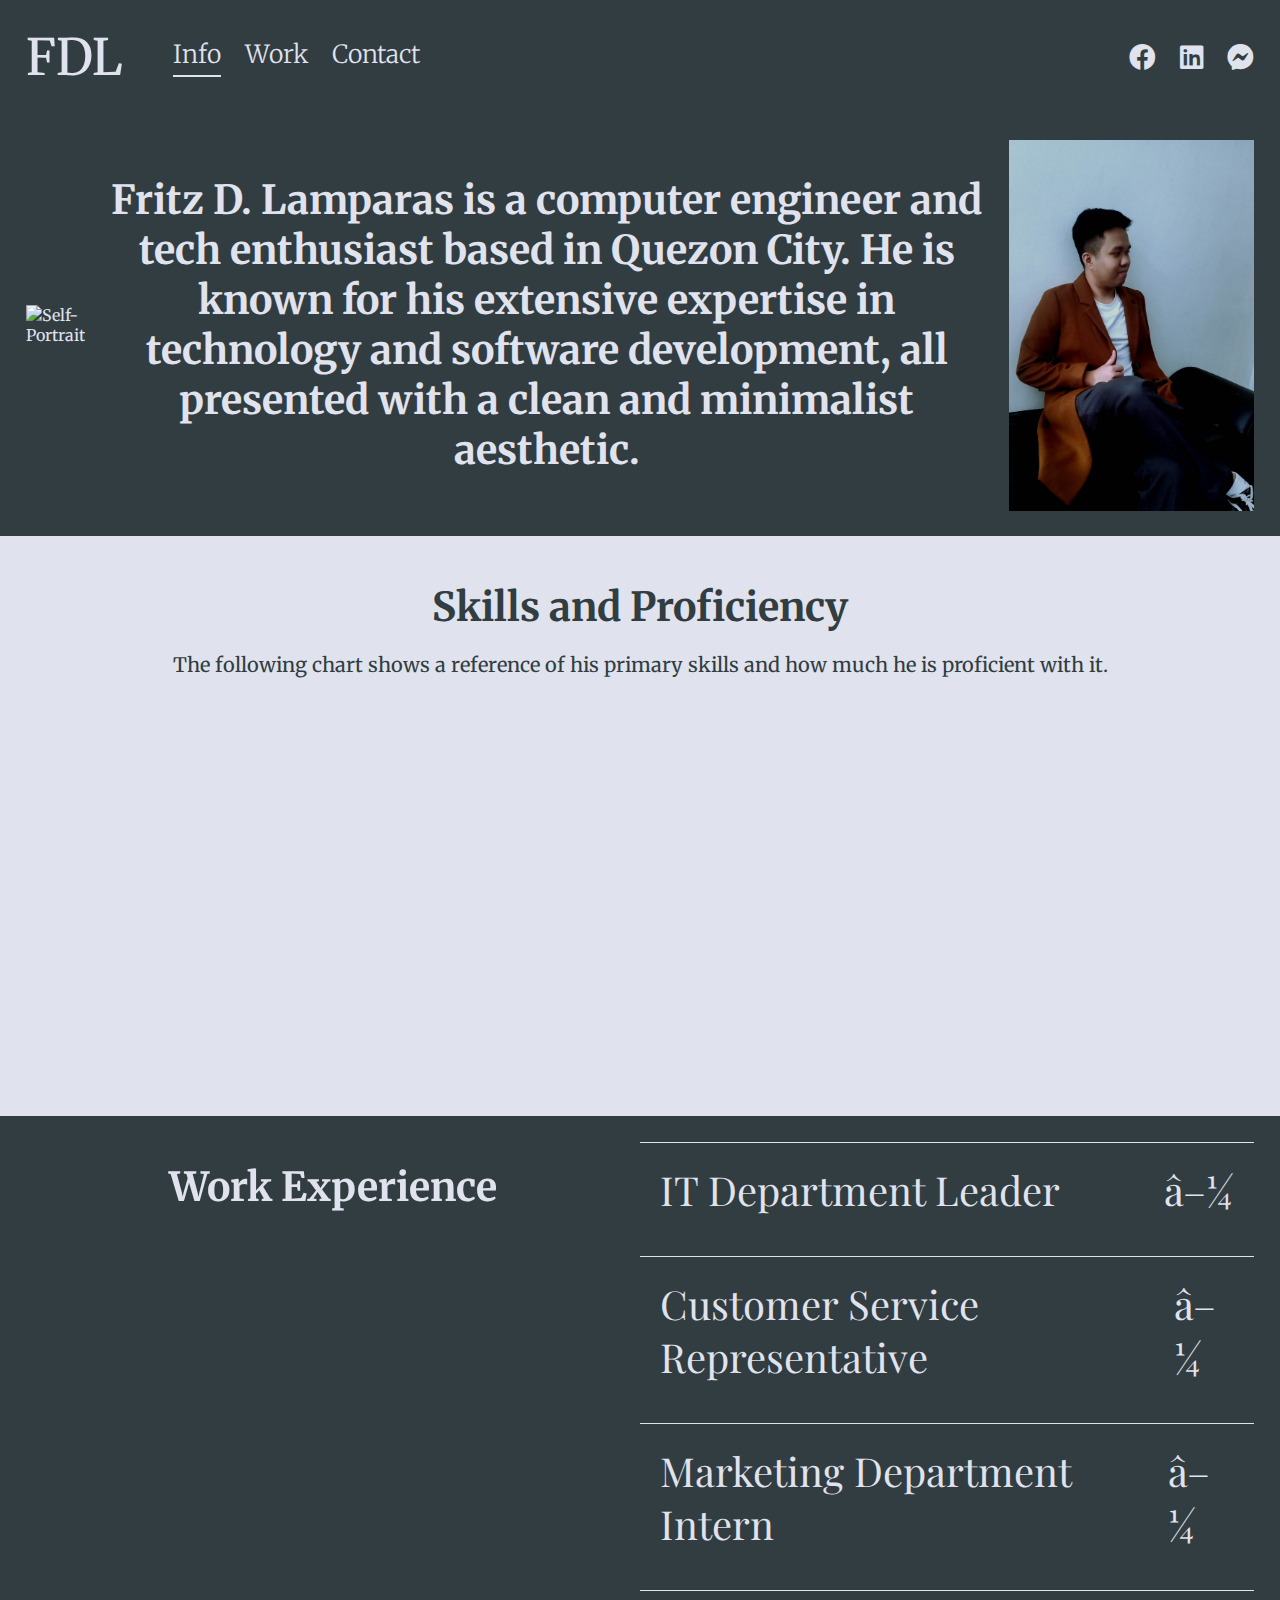
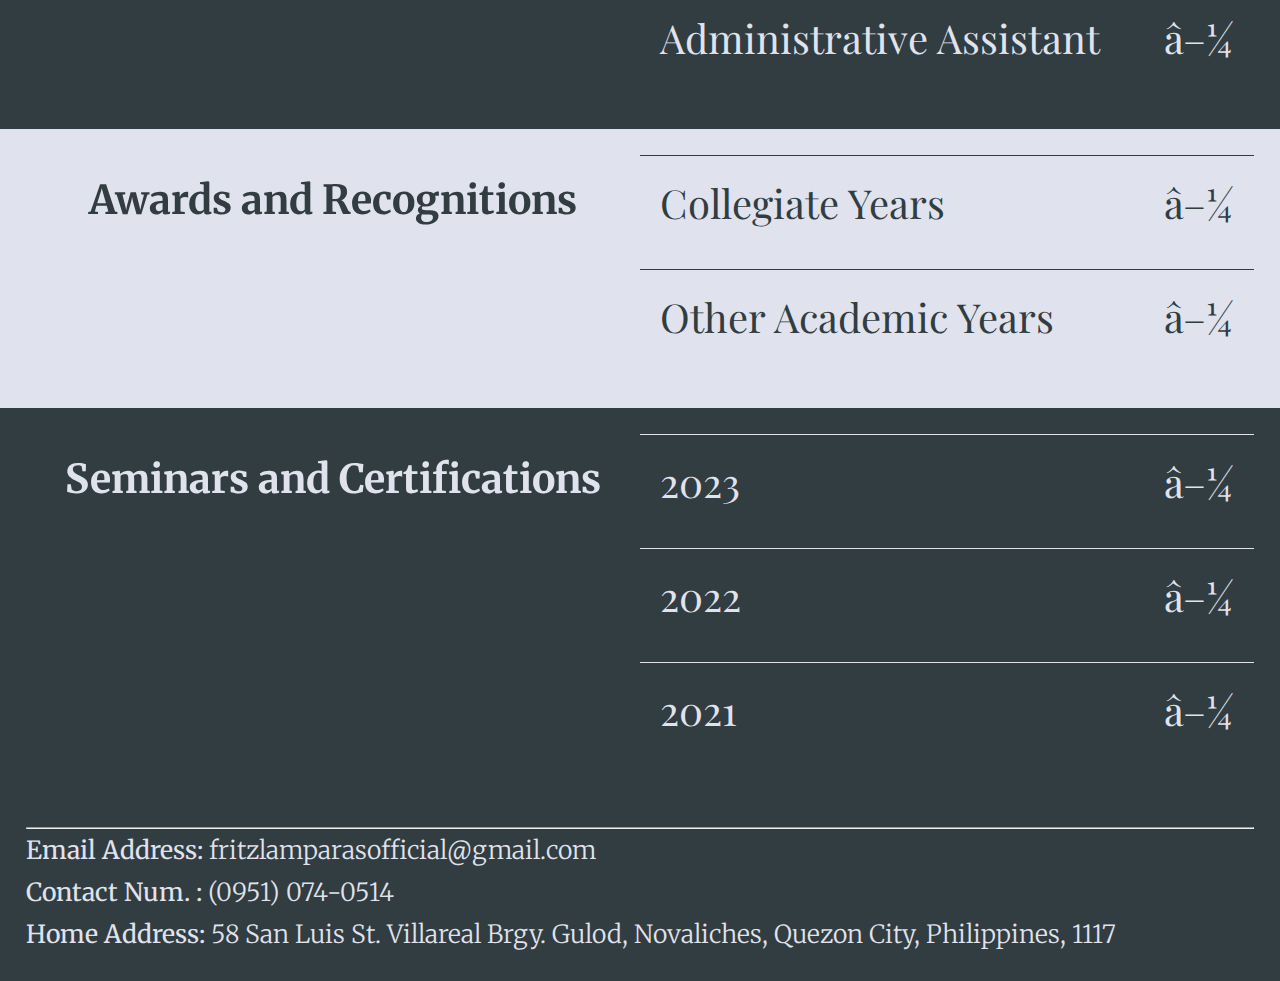
==== index.html @ 639d5e8d "photofix" ====
<!DOCTYPE html>
<html lang="en">
    <head>
        <meta charset set="UTF-8">  
        <meta name="viewport" content = "width=device-width, initial-scale=1">
        <link rel="stylesheet" href = "style.css">
        <title>FDL</title>
        <link rel="preconnect" href="https://fonts.googleapis.com">
        <link rel="preconnect" href="https://fonts.gstatic.com" crossorigin>
        <link href="https://fonts.googleapis.com/css2?family=Merriweather:ital,wght@0,300;0,400;0,700;0,900;1,300;1,400;1,700;1,900&family=Playfair+Display:ital,wght@0,400..900;1,400..900&display=swap" rel="stylesheet">
        <link rel="stylesheet" href="https://cdnjs.cloudflare.com/ajax/libs/font-awesome/6.0.0-beta3/css/all.min.css">
        <script src="https://kit.fontawesome.com/dda0a0614a.js" crossorigin="anonymous"></script>
        <script src="https://cdn.jsdelivr.net/npm/chart.js"></script>
    </head>
    <body>
        <div class="header darker" style="flex-direction: row;">
            <div class="logonav darker" style="padding: 0;">
                <div class ="logo">FDL</div>
                <nav>
                    <a class="navs currnav">Info</a>
                    <a href="work.html" class="navs">Work</a>
                    <a href="contact.html" class="navs">Contact</a>
                </nav>
            </div>
            <div class="socmed">
                <a href="https://www.facebook.com/fritzkie.paras">
                    <button><i class="fa-brands fa-facebook fa-2x"></i></button></a>    
                <a href="https://www.linkedin.com/in/fritz-lamparas-418b57219/">   
                    <button><i class="fa-brands fa-linkedin fa-2x"></i></button></a>
                <a href="https://m.me/fritzkie.paras"> 
                    <button><i class="fa-brands fa-facebook-messenger fa-2x"></i></button></a>
            </div>
            <div class="menu-icon" onclick="toggleMenu()" id="menuIcon">
                ☰
            </div>
            <div class="dropdown-menu darker" id="dropdownMenu">
                <ul>
                  <li><a href="info.html">Info</a></li>
                  <li><a href="work.html">Work</a></li>
                  <li><a href="contact.html">Contact</a></li>
                  <li><a href="https://www.facebook.com/fritzkie.paras">Facebook</a></li>
                  <li><a href="https://www.linkedin.com/in/fritz-lamparas-418b57219/">LinkedIn</a></li>
                  <li><a href="https://m.me/fritzkie.paras">Messenger</a></li>
                </ul>
            </div>
        </div>
        <div class="darker">
            <img src="self1.jpg" alt="Self-Portrait" title="Self-Portrait">
            <p class="txt">
                Fritz D. Lamparas is a computer engineer and tech enthusiast based in Quezon City. He is known for his extensive expertise in technology and software development, all presented with a clean and minimalist aesthetic.
            </p>
            <img src="self2.jpg" alt="Self-Portrait" title="Self-Portrait">
        </div>
        <div class="lighter" style="flex-direction: column;">
            <p class="txt">
                Skills and Proficiency
            </p>
            <p class="des" style="text-align: center;">
                The following chart shows a reference of his primary skills and how much he is proficient with it.
            </p>
            <div class="chartcon">
                <canvas id="myBarChart" width="10" height="10"></canvas>
            </div>
            <div id="legrow">
            </div>
        </div>
        <div class="darker flexs">
            <div class="txt title">
                Work Experience
            </div>
            <div class="work-experience darker">
                <div class="job">
                    <button class="dropdown-btn"><p>IT Department Leader</p><span>▼</span></button>
                    <div class="dropdown-content">
                        <p class="des"><strong>Company:</strong> ChrisImm Sentimo Kumon</p>
                        <p class="des"><strong>Location:</strong> Work from Home</p>
                        <p class="des"><strong>Nature of Work:</strong> On-The-Job Training</p>
                        <p class="des"><strong>Duration:</strong> Aug. 2022 - Sept. 2022</p>
                        <p class="des"><strong>Responsibilities:</strong></p>
                        <ul class="responsibilities">
                            <li class="des">Contributed to the data administration tasks handled by the company.</li>
                            <li class="des">Supervised the OJT batch by coordinating assignments and showcasing the team's contributions to the company.</li>
                        </ul>
                    </div>
                </div>
                <div class="job">
                    <button class="dropdown-btn"><p>Customer Service Representative</p><span>▼</span></button>
                    <div class="dropdown-content">
                        <p class="des"><strong>Company:</strong> Teleperformance</p>
                        <p class="des"><strong>Location:</strong> Vertis North, Quezon City</p>
                        <p class="des"><strong>Nature of Work:</strong> Full-Time</p>
                        <p class="des"><strong>Duration:</strong> Oct. 2023 - Aug. 2024</p>
                        <p class="des"><strong>Responsibilities:</strong></p>
                        <ul class="responsibilities">
                            <li class="des">Delivered exceptional post-purchase phone support for US customers, resolving issues, and providing information on the policies of the company to the customers.</li>
                            <li class="des">Demonstrated strong communication and problem-solving skills, resulting in positive customer feedback and enhancing the overall customer experience.</li>
                        </ul>
                    </div>
                </div>
                <div class="job">
                    <button class="dropdown-btn"><p>Marketing Department Intern</p><span>▼</span></button>
                    <div class="dropdown-content">
                        <p class="des"><strong>Company:</strong> Locale Food Groupe</p>
                        <p class="des"><strong>Location:</strong> New Manila, Quezon City</p>
                        <p class="des"><strong>Nature of Work:</strong> Work Immersion</p>
                        <p class="des"><strong>Duration:</strong> Feb. 2019 - Mar. 2019</p>
                        <p class="des"><strong>Responsibilities:</strong></p>
                        <ul class="responsibilities">
                            <li class="des">Assisted in inquiries on social media pages of the restaurants owned by the company.</li>
                            <li class="des">Coordinated  in brainstorming sessions for the expansion plan of the company.</li>
                        </ul>
                    </div>
                </div>
                <div class="job">
                    <button class="dropdown-btn"><p>Administrative Assistant</p><span>▼</span></button>
                    <div class="dropdown-content">
                        <p class="des"><strong>Company:</strong> Office of Councilor Luis O. Asistio III</p>
                        <p class="des"><strong>Location:</strong> Caloocan City, Metro Manila</p>
                        <p class="des"><strong>Nature of Work:</strong> Special Program for Employment of Students</p>
                        <p class="des"><strong>Duration:</strong> May 2019 - June 2019</p>
                        <p class="des"><strong>Responsibilities:</strong></p>
                        <ul class="responsibilities">
                            <li class="des">Managed and organized complaints being addressed and other relevant files related to the Councilor.</li>
                            <li class="des">Engaged in guest relations and running errands for other offices.</li>
                        </ul>
                        <div style="border-top: 1px dashed #E0E2ED;"> 
                            <p class="des"><strong>Company:</strong> DOLE CAMANAVA Field Office</p>
                            <p class="des"><strong>Location:</strong> Caloocan City, Metro Manila</p>
                            <p class="des"><strong>Nature of Work:</strong> Special Program for Employment of Students</p>
                            <p class="des"><strong>Duration:</strong> May 2018 - June 2018</p>
                            <p class="des"><strong>Responsibilities:</strong></p>
                            <ul class="responsibilities">
                                <li class="des">Handled data concerning the payrolls for previous batches of SPES (Special Program for Employment of Students) beneficiaries.</li>
                                <li class="des">Aided in guest relations and performed errands for various offices.</li>
                            </ul>
                        </div>        
                    </div>
                </div>
            </div>
        </div>
        <div class="lighter flexs">
            <div class="txt title">
                Awards and Recognitions
            </div>
            <div class="work-experience lighter">
                <div class="job">
                    <button class="dropdown-btn"><p>Collegiate Years</p><span>▼</span></button>
                    <div class="dropdown-content">
                        <ul class="responsibilities cert">
                            <li class="des" data-img="listers/1.jpg">Participated as an MC in the 5th Annual Software Engineering Day in Polytechnic University of the Philippines (2023)</li>
                            <li class="des" data-img="listers/2.jpg">President’s List – 4th Year Second Semester (S.Y. 2022-2023) </li>
                            <li class="des" data-img="listers/3.jpg">Dean’s List – 4th Year First Semester (S.Y. 2022-2023)</li>
                            <li class="des" data-img="listers/4.jpg">President’s List – 2nd Year Second Semester (S.Y. 2020-2021)</li>
                            <li class="des" data-img="listers/5.jpg">President’s List – 2nd Year First Semester (S.Y. 2020-2021)</li>
                        </ul>
                    </div>
                </div>
                <div class="job">
                    <button class="dropdown-btn"><p>Other Academic Years</p><span>▼</span></button>
                    <div class="dropdown-content">
                        <ul class="responsibilities">
                            <li class="des">With Honors in Overall Class (S.Y. 2017- 2018)</li>
                            <li class="des">3rd Place - HEKASI Quiz Bee (2018) </li>
                            <li class="des">Top 2 in Overall Class (S.Y. 2015-2016)</li>
                            <li class="des">3rd Place Sports Writing in English – Districts VIII and IX Young Writers Training in Campus Journalism (2011)</li>
                            <li class="des">Valedictorian (S.Y. 2006-2007)</li>
                        </ul>
                    </div>
                </div>
            </div>
        </div>
        <div class="darker flexs">
            <div class="txt title">
                Seminars and Certifications
            </div>
            <div class="work-experience darker">
                <div class="job">
                    <button class="dropdown-btn"><p>2023</p><span>▼</span></button>
                    <div class="dropdown-content">
                        <p class="des"><strong>MachIntellect: Unlocking the Synergy of Tech and Mind.</strong></p>
                        <ul class="responsibilities cert">
                            <li class="des" data-img="certifs/1.jpg">Computer Vision </li>
                            <li class="des" data-img="certifs/2.jpg">AI in Robotics</li>
                            <li class="des" data-img="certifs/3.jpg">Cloud Computing</li>
                            <li class="des" data-img="certifs/4.jpg">Natural Language Processing</li>
                        </ul>
                        <p class="des"><strong>Beyond Aesthetics: UI/UX Design and Web Development for Optimal Performance</strong></p>
                        <ul class="responsibilities cert">
                            <li class="des" data-img="certifs/5.jpg">UI/UX Design </li>
                            <li class="des" data-img="certifs/6.jpg">Web Development</li>
                        </ul>
                        <p class="des"><strong>Data Safari: Unlocking Insights in the Data Wilderness</strong></p>
                        <ul class="responsibilities cert">
                            <li class="des" data-img="certifs/7.png"> Artificial Intelligence in Big Data </li>
                            <li class="des" data-img="certifs/8.png">Charting your Career: Boosting your Start with a Strong Big Data Portfolio</li>
                        </ul>
                        <p class="des"><strong>PIXEL: Pushing Innovation and Excellence in Leading-edge Technologies</strong></p>
                        <ul class="responsibilities cert">
                            <li class="des" data-img="certifs/9.png">Agile Project Management for IT Projects</li>
                            <li class="des" data-img="certifs/10.png">Penetration Testing and Security Assessments for Software Applications</li>
                            <li class="des" data-img="certifs/11.png">Navigating the Evolving Threat Landscape</li>
                            <li class="des" data-img="certifs/12.png">Exploring Robotic Process Automation</li>
                            <li class="des" data-img="certifs/13.png">Blockchain Technology 101</li>
                            <li class="des" data-img="certifs/14.png">The Evolution of 3Cs: Cybersecurity, Cryptocurrency and Chat-GPT</li>
                            <li class="des" data-img="certifs/15.png">Unleashing the Power of Cloud Computing</li>
                            <li class="des" data-img="certifs/16.png">Getting Started with Amazon Sagemaker in Beginner 101</li>
                            <li class="des" data-img="certifs/17.png">Data Privacy and Compliance</li>
                            <li class="des" data-img="certifs/18.png">Automating the Software Development Lifecycle with DevOps, Containerization, and CI/CD</li>
                            <li class="des" data-img="certifs/19.png">Unlocking the Power of Blockchain: Exploring Endless Possibilities and Real-World Applications</li>
                            <li class="des" data-img="certifs/20.png">Exploring React: A Deep Dive into Front-End Development</li>
                            <li class="des" data-img="certifs/21.png">Among the Cyber Impostors: Empowering Awareness and Protection</li>
                            <li class="des" data-img="certifs/22.png">Affective Computing for Computer Engineers</li>
                            <li class="des" data-img="certifs/23.png">Systems and Automation 101: GoHighLevel, Zapier, and More</li>
                            <li class="des" data-img="certifs/24.png">The Sixth Wave of Innovation: AI, IOT, and Robotics</li>
                            <li class="des" data-img="certifs/25.jpg"> Unity 2D Platformer Game Development </li>
                        </ul>
                        <p class="des"><strong>BRIGHT: Bringing Revolutionary Ideas and Groundbreaking High Tech Solution</strong></p>
                        <ul class="responsibilities cert">
                            <li class="des" data-img="certifs/26.jpg">Scientific Journal Writing</li>
                            <li class="des" data-img="certifs/27.jpg">Intellectual Property Management</li>
                        </ul>
                    </div>
                </div>
                <div class="job">
                    <button class="dropdown-btn"><p>2022</p><span>▼</span></button>
                    <div class="dropdown-content">
                        <p class="des"><strong>Mindbank Training and Skills Corp.</strong></p>
                        <ul class="responsibilities cert">
                            <li class="des">Contact Center Services NC II</li>
                        </ul>
                    </div>
                </div>
                <div class="job">
                    <button class="dropdown-btn"><p>2021</p><span>▼</span></button>
                    <div class="dropdown-content">
                        <p class="des"><strong>def IT Pantry(): A webinar series for the latest web technologies</strong></p>
                        <ul class="responsibilities cert">
                            <li class="des" data-img="certifs2021/25.jpg">Debugging Web Apps through Selenium Test Automation</li>
                            <li class="des" data-img="certifs2021/2.jpg">How Games Inspired my Programming Skills</li>
                            <li class="des" data-img="certifs2021/2.jpg">Intro to Python</li>
                            <li class="des" data-img="certifs2021/25.jpg">Intro to Django</li>
                            <li class="des" data-img="certifs2021/25.jpg">Python for Data Engineers</li>
                            <li class="des" data-img="certifs2021/25.jpg">Software Engineering and Tech Communities</li>
                        </ul>
                        <p class="des"><strong>LinkedIn Learning</strong></p>
                        <ul class="responsibilities cert">
                            <li class="des" data-img="certifs2021/25.jpg">HTML Essential Training</li>
                            <li class="des" data-img="certifs2021/25.jpg">Learning SQL Programming</li>
                            <li class="des" data-img="certifs2021/25.jpg">Power BI Essential Training</li>
                            <li class="des" data-img="certifs2021/25.jpg">Succeeding in Web Development: Full Stack and Front End</li>
                        </ul>
                        <p class="des"><strong>PUP - INTELLECTUAL PROPERTY MANAGEMENT OFFICE <br> AND THE INNOVATION AND TECHNOLOGY SUPPORT OFFICE</strong></p>
                        <ul class="responsibilities cert">
                            <li class="des">IP Awareness and Patent Searching Webinar</li>
                        </ul>
                        <p class="des"><strong>PUP-CpE Webinars 2021</strong></p>
                        <ul class="responsibilities cert">
                            <li class="des">Agile Scrum Framework</li>
                            <li class="des">Agile Testing and The Seven Testing</li>
                            <li class="des">Data Mining: Process, Concepts, and Tools</li>
                            <li class="des">The Colors of Cybersecurity: Be Brave or Be Smart</li>
                            <li class="des">Succeeding in Web Development: Full Stack and Front End</li>    
                        </ul>
                        <p class="des"><strong>TESDA Online Programs</strong></p>
                        <ul class="responsibilities cert">
                            <li class="des">Introduction to CSS</li>
                            <li class="des">Installing and Configuring Computer Systems</li>
                            <li class="des">Maintain Computer Systems and Networks</li>
                            <li class="des">Setting Up Computer Networks</li>
                            <li class="des">Setting Up Computer Servers</li>
                            <li class="des">SMART Android Mobile Apps Development for Beginners</li>
                            <li class="des">SMART Technopreneurship 101</li>
                        </ul>
                        <p class="des"><strong>Trend Micro</strong></p>
                        <ul class="responsibilities cert">
                            <li class="des">Introduction to Careers in Cybersecurity</li>
                        </ul>
                        <p class="des"><strong>ULAP.org Community Day 2021</strong></p>
                        <ul class="responsibilities cert">
                            <li class="des">Microsoft Azure</li>
                        </ul>
                        <p class="des"><strong>WebsitesAdvice</strong></p>
                        <ul class="responsibilities cert">
                            <li class="des">The Dangers of Social Engineering</li>
                            <li class="des">The Rise of Phishing Attacks</li>
                        </ul>
                        <p class="des"><strong>WOCEE Tech Talk</strong></p>
                        <ul class="responsibilities cert">
                            <li class="des">Blockchain and the Cloud</li>
                            <li class="des">Robotics and Machine Intelligence</li>
                            <li class="des">Digital Technology Maximization</li>
                        </ul>
                    </div>
                </div>
 
            </div>
        <!-- Modal Popup -->
        <div id="modal" class="modal">
            <div class="close">✖</div>
            <div class="modal-content">
                <img id="modal-img" src=" " alt="Certificate" class="cert-img">  
            </div>
        </div>
        </div>
        <div class="darker footer">
            <hr>
            <a class="navs" href="mailto:fritzlamparasofficial@gmail.com"><strong>Email Address:</strong> fritzlamparasofficial@gmail.com</a>
            <p class="navs"><strong>Contact Num. :</strong> (0951) 074-0514</p>
            <p class="navs"><strong>Home Address:</strong> 58 San Luis St. Villareal Brgy. Gulod, Novaliches, Quezon City, Philippines, 1117</p>
        </div>
    </body>
    <script src="scripts.js"></script>
    
</html>
---- style.css ----
/* Basic CSS reset */
* {
    margin: 0;
    padding: 0;
    box-sizing: border-box;
 }
body, html{
    margin: 0;
    padding: 0;
    font-family: "Merriweather", serif;
    font-weight: 400;
    font-style: normal;
}
.darker{
    background-color: #313D41;
    color: #E0E2ED;
    display: flex;
    align-items: center;
    padding: 2%;
}
.lighter{
    background-color: #E0E2ED;
    color: #313D41;
    display: flex;
    align-items: center;
    padding: 2%;
}
.header{
    width: 100%;
    justify-content: space-between;
}
.logo{
    font-style:normal;
    font-weight: 500;
    font-size: 50px;
    margin-right: 50px;
    z-index: 999;
}
.navs{
    font-style: normal;
    font-weight: 100;
    font-size: 25px;
    margin-right: 20px;
    text-decoration: none;
    color: #E0E2ED; /*required since they are hyperlinks*/
}
.currnav{
    display: inline-block; 
    border-bottom: 2px solid #E0E2ED; /*underline color for current shown page*/
    padding-bottom: 5px;
}
.socmed button {
    background: none;
    border: none;
    color: #E0E2ED; /*for buttons*/
    cursor: pointer;
    margin-left: 20px;
}
.menu-icon {
    display: none;
    font-size: 50px;
    cursor: pointer;
    z-index: 999;
}
.dropdown-menu {
    display: none;
    flex-direction: column;
    position: fixed;
    top: 0;
    left: 0;
    width: 100%;
    height: 100%;
    z-index: 998;
    justify-content: center;
    align-items: center;
    text-align: center;
    font-size: 25px;
}
.dropdown-menu ul {
    list-style-type: none;
    padding: 0;
    margin: 0;
}
  
.dropdown-menu li {
    margin: 10px 0;
}
.dropdown-menu a {
    color: #E0E2ED;
    text-decoration: none;
}
img {
    max-height: 20%;
    max-width: 20%;
}
.txt{
    text-align: center;
    font-size: 40px;
    padding: 20px;
    font-weight: bold;
}
.des{
    text-align: left;
    font-size:small;
    font-size: 20px;
}
.chartcon{
    width: 33.33%;
    margin: auto;
}
.legendItem {
    margin: 10px;
    font-size: 20px;
}
.colorBox {
    width: 20px;
    height: 20px;
    margin-right: 10px;
    border: 1px solid #313D41; /* Add border to color box for better visibility */
    display: inline-flex;
}
canvas{
    width: 100% !important;
    height: auto !important;
}
/*for the dropdown*/
hr{
    width: 100%;
}
.work-experience{
    flex-direction: column; 
    width: 50%; 
    align-items:flex-start; 
    padding: 0;
}
.job {
    margin-bottom: 20px;
    padding: 0;
    width: 100%;
    overflow: hidden;
}
.dropdown-btn {
    color: #E0E2ED;
    text-align: left;
    font-size: 40px;
    padding: 20px;
    width: 100%;
    border: none;
    border-top: 1px solid #E0E2ED;
    cursor: pointer;
    background-color: #313D41;
    font-family: "Playfair Display", serif;
    display: inline-flex;
    justify-content: space-between;
}
.dropdown-btn:focus {
    outline: none;
}
.dropdown-content {
    display: none;
}
.dropdown-content p {
    margin: 20px;
}
.responsibilities {
    margin: 20px; /* Remove default margin */
    padding-left: 20px; /* Add some padding for the bullets */
    list-style-type: disc; /* Add bullets */
}
.responsibilities li {
    margin-bottom: 10px; /* Add space between list items */
    margin-left: 10px;
}
.lighter .job .dropdown-btn{
    background-color: #E0E2ED; 
    color: #313D41; 
    border-top: 1px solid #313D41;
}
.title{
    width: 50%;
    position: sticky;
    top: 0;  /* Element will stick to the top of its containing block */
    
}
.flexs{
    align-items: flex-start;
}
/* For the certdisplay */
.cert .des {
    cursor: pointer;
}
.cert .des:hover{
    text-decoration: underline;
}
.modal {
    display: none; /* Hidden by default */
    position: fixed; /* Stay in place */
    z-index: 1; /* Sit on top */
    left: 0;
    top: 0;
    width: 100%;
    height: 100%;
    overflow: auto;
    background-color: rgb(0,0,0); /* Fallback color */
    background-color: rgba(0,0,0,0.7); /* Black w/ opacity */
    align-items: center;
    justify-content: center;
    flex-direction: column;
}
.modal-content {
    width: 90%;
    height: 90%;
    display: flex;
    align-items: center;
    justify-content: center;
}
.modal-content.show {
    transform: scale(1); /* Scale to normal size */
}
.close {
    color: white;
    font-size: 28px;
    font-weight: bold;
    width: 100%;
    display: flex;
    width: 90%;
    justify-content: flex-end;

}
.close:hover,
.close:focus {
    color: none;
    text-decoration: none;
    cursor: pointer;
}
.cert-img {
    max-width: 90%;
    max-height: 90%;
    object-fit: contain; /* Ensures the image fits within the container while preserving aspect ratio */
    display: block;
}
.footer{
    flex-direction: column;
    align-items: flex-start;
    justify-content: space-evenly;
}
.footer .navs{
    padding: 5px 0;
}
@media screen and (max-width: 768px){
    .logonav nav{
        display:none;      
    }
    .socmed{
        display: none;
    }
    .menu-icon {
        display: inline;
    }
    img {
        max-height: 40%;
        max-width: 40%;
    }
    .darker, .lighter{
        flex-direction: column;    
    }
    .txt, .dropdown-btn{
        font-size: 25px;
    }
    .des, .legendItem{
        font-size: 15px;
    }
    .chartcon{
        width: 66.66%;
    }
    .work-experience{
        width: 100%;
    }
    .title{
        position: relative;
    }
}
body.no-scroll {
    overflow: hidden;
    padding-right: 17px;
  }
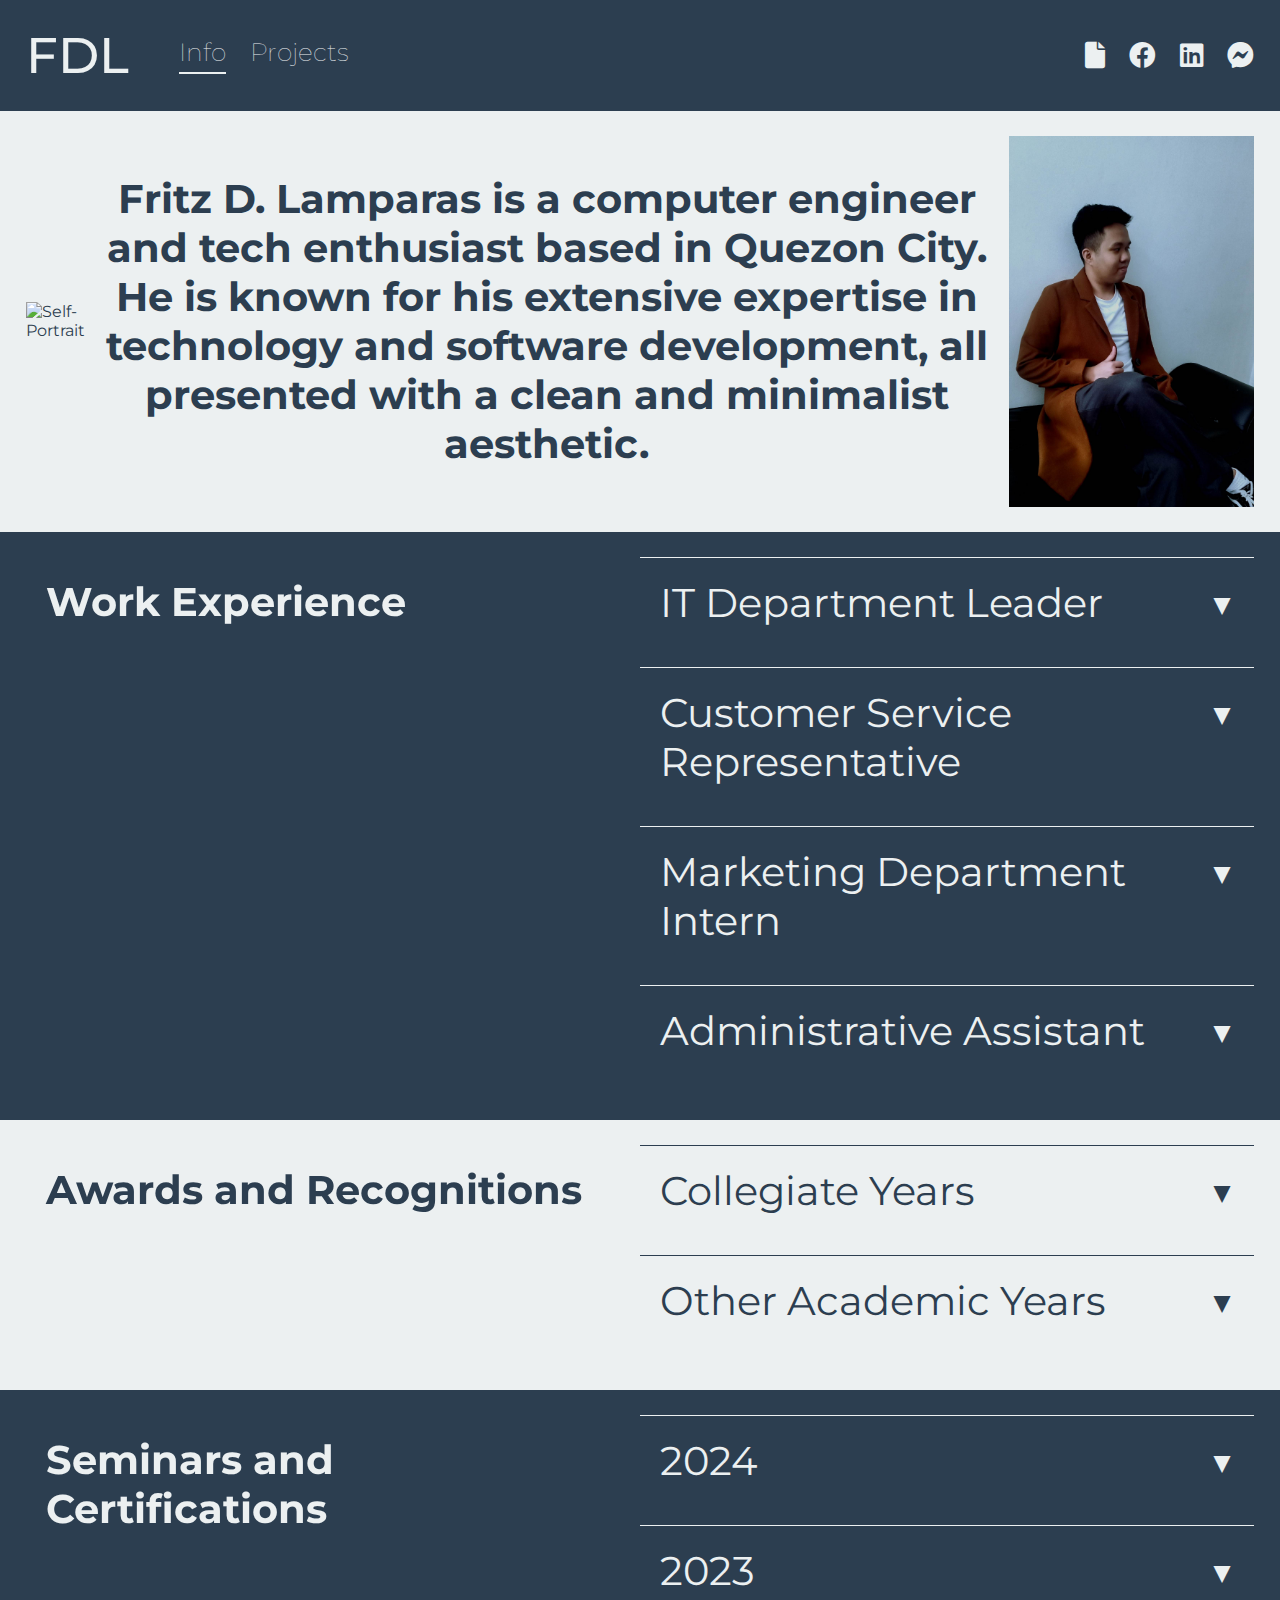
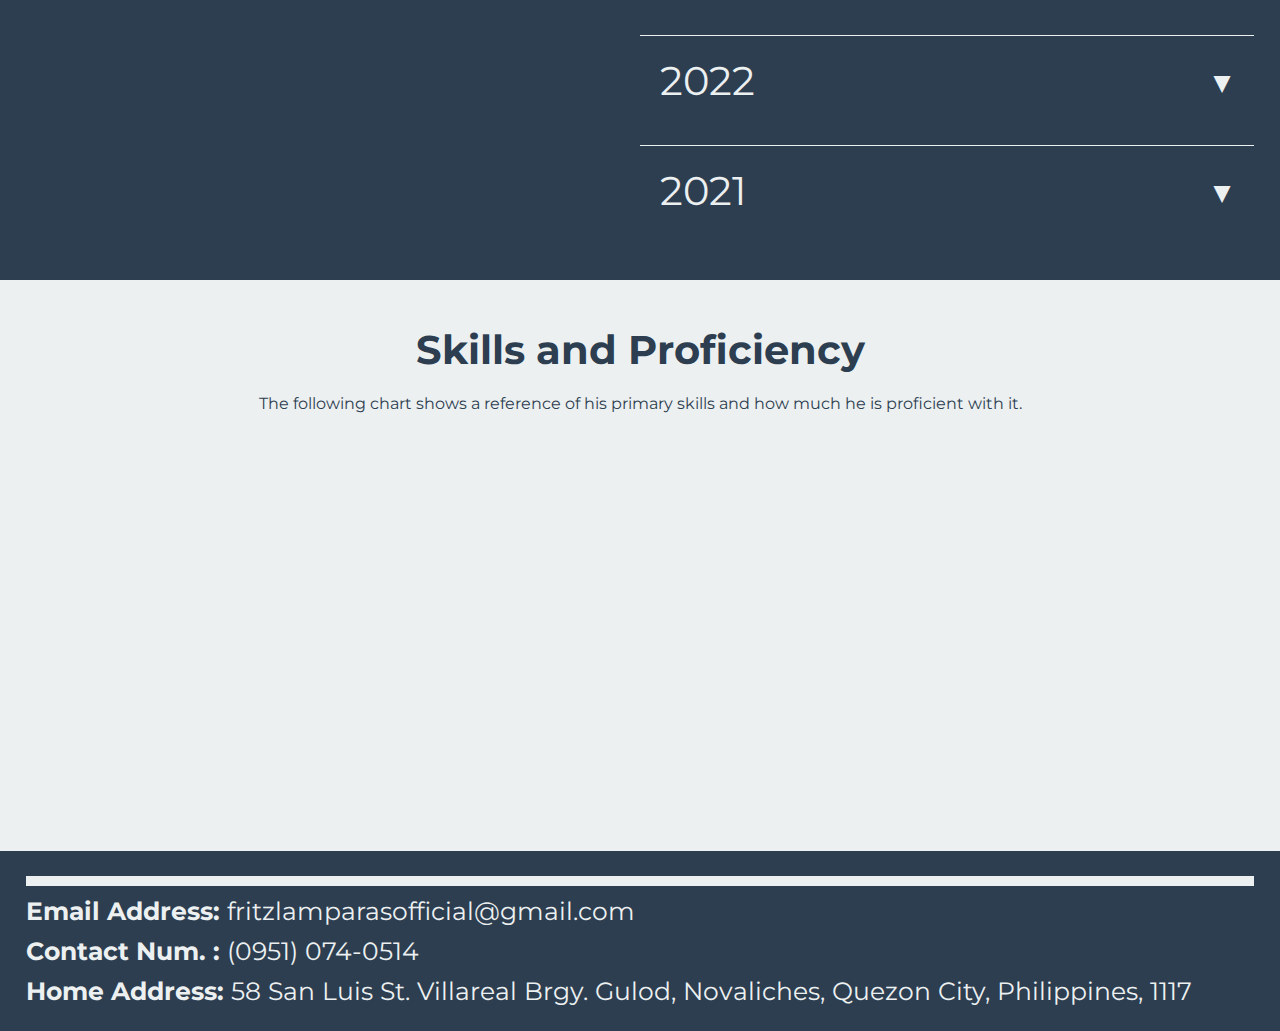
==== commit dc68d555: "updates 0817" ====
--- a/index.html
+++ b/index.html
@@ -1,13 +1,13 @@
 <!DOCTYPE html>
 <html lang="en">
     <head>
-        <meta charset set="UTF-8">  
+        <meta charset="UTF-8">  
         <meta name="viewport" content = "width=device-width, initial-scale=1">
         <link rel="stylesheet" href = "style.css">
         <title>FDL</title>
         <link rel="preconnect" href="https://fonts.googleapis.com">
         <link rel="preconnect" href="https://fonts.gstatic.com" crossorigin>
-        <link href="https://fonts.googleapis.com/css2?family=Merriweather:ital,wght@0,300;0,400;0,700;0,900;1,300;1,400;1,700;1,900&family=Playfair+Display:ital,wght@0,400..900;1,400..900&display=swap" rel="stylesheet">
+        <link href="https://fonts.googleapis.com/css2?family=Merriweather:ital,wght@0,300;0,400;0,700;0,900;1,300;1,400;1,700;1,900&family=Montserrat:ital,wght@0,100..900;1,100..900&family=Playfair+Display:ital,wght@0,400..900;1,400..900&display=swap" rel="stylesheet">
         <link rel="stylesheet" href="https://cdnjs.cloudflare.com/ajax/libs/font-awesome/6.0.0-beta3/css/all.min.css">
         <script src="https://kit.fontawesome.com/dda0a0614a.js" crossorigin="anonymous"></script>
         <script src="https://cdn.jsdelivr.net/npm/chart.js"></script>
@@ -15,14 +15,15 @@
     <body>
         <div class="header darker" style="flex-direction: row;">
             <div class="logonav darker" style="padding: 0;">
-                <div class ="logo">FDL</div>
+                <a href="index.html" class ="logo">FDL</a>
                 <nav>
                     <a class="navs currnav">Info</a>
-                    <a href="work.html" class="navs">Work</a>
-                    <a href="contact.html" class="navs">Contact</a>
+                    <a href="projects.html" class="navs">Projects</a>
                 </nav>
             </div>
             <div class="socmed">
+                <a href="https://drive.google.com/file/d/1m3LCaJJBKu0QXZPLsvTmFQs_siB_aiLQ/view" class="resume" target="_blank"> 
+                    <button><i class="fa-solid fa-file fa-2x"></i></button></a>
                 <a href="https://www.facebook.com/fritzkie.paras">
                     <button><i class="fa-brands fa-facebook fa-2x"></i></button></a>    
                 <a href="https://www.linkedin.com/in/fritz-lamparas-418b57219/">   
@@ -35,35 +36,22 @@
             </div>
             <div class="dropdown-menu darker" id="dropdownMenu">
                 <ul>
-                  <li><a href="info.html">Info</a></li>
-                  <li><a href="work.html">Work</a></li>
-                  <li><a href="contact.html">Contact</a></li>
+                  <li><a href="index.html">Info</a></li>
+                  <li><a href="projects.html">Projects</a></li>
+                  <li><a href="https://drive.google.com/file/d/1m3LCaJJBKu0QXZPLsvTmFQs_siB_aiLQ/view">Get Resume</a></li>
                   <li><a href="https://www.facebook.com/fritzkie.paras">Facebook</a></li>
                   <li><a href="https://www.linkedin.com/in/fritz-lamparas-418b57219/">LinkedIn</a></li>
                   <li><a href="https://m.me/fritzkie.paras">Messenger</a></li>
                 </ul>
             </div>
         </div>
-        <div class="darker">
+        <div class="lighter">
             <img src="self1.jpg" alt="Self-Portrait" title="Self-Portrait">
             <p class="txt">
                 Fritz D. Lamparas is a computer engineer and tech enthusiast based in Quezon City. He is known for his extensive expertise in technology and software development, all presented with a clean and minimalist aesthetic.
             </p>
             <img src="self2.jpg" alt="Self-Portrait" title="Self-Portrait">
         </div>
-        <div class="lighter" style="flex-direction: column;">
-            <p class="txt">
-                Skills and Proficiency
-            </p>
-            <p class="des" style="text-align: center;">
-                The following chart shows a reference of his primary skills and how much he is proficient with it.
-            </p>
-            <div class="chartcon">
-                <canvas id="myBarChart" width="10" height="10"></canvas>
-            </div>
-            <div id="legrow">
-            </div>
-        </div>
         <div class="darker flexs">
             <div class="txt title">
                 Work Experience
@@ -71,67 +59,68 @@
             <div class="work-experience darker">
                 <div class="job">
                     <button class="dropdown-btn"><p>IT Department Leader</p><span>▼</span></button>
-                    <div class="dropdown-content">
-                        <p class="des"><strong>Company:</strong> ChrisImm Sentimo Kumon</p>
-                        <p class="des"><strong>Location:</strong> Work from Home</p>
-                        <p class="des"><strong>Nature of Work:</strong> On-The-Job Training</p>
-                        <p class="des"><strong>Duration:</strong> Aug. 2022 - Sept. 2022</p>
-                        <p class="des"><strong>Responsibilities:</strong></p>
-                        <ul class="responsibilities">
-                            <li class="des">Contributed to the data administration tasks handled by the company.</li>
-                            <li class="des">Supervised the OJT batch by coordinating assignments and showcasing the team's contributions to the company.</li>
+                    <div class="dropdown-content des">
+                        <p><strong>Company:</strong> ChrisImm Sentimo Kumon</p>
+                        <p><strong>Location:</strong> Work from Home</p>
+                        <p><strong>Nature of Work:</strong> On-The-Job Training</p>
+                        <p><strong>Duration:</strong> Aug. 2022 - Sept. 2022</p>
+                        <p><strong>Responsibilities:</strong></p>
+                        <ul class="responsibilities">
+                            <li>Contributed to the data administration tasks handled by the company.</li>
+                            <li>Supervised the OJT batch by coordinating assignments and showcasing the team's contributions to the company.</li>
                         </ul>
                     </div>
                 </div>
                 <div class="job">
                     <button class="dropdown-btn"><p>Customer Service Representative</p><span>▼</span></button>
-                    <div class="dropdown-content">
-                        <p class="des"><strong>Company:</strong> Teleperformance</p>
-                        <p class="des"><strong>Location:</strong> Vertis North, Quezon City</p>
-                        <p class="des"><strong>Nature of Work:</strong> Full-Time</p>
-                        <p class="des"><strong>Duration:</strong> Oct. 2023 - Aug. 2024</p>
-                        <p class="des"><strong>Responsibilities:</strong></p>
-                        <ul class="responsibilities">
-                            <li class="des">Delivered exceptional post-purchase phone support for US customers, resolving issues, and providing information on the policies of the company to the customers.</li>
-                            <li class="des">Demonstrated strong communication and problem-solving skills, resulting in positive customer feedback and enhancing the overall customer experience.</li>
+                    <div class="dropdown-content des">
+                        <p><strong>Company:</strong> Teleperformance</p>
+                        <p><strong>Location:</strong> Vertis North, Quezon City</p>
+                        <p><strong>Nature of Work:</strong> Full-Time</p>
+                        <p><strong>Duration:</strong> Oct. 2023 - Aug. 2024</p>
+                        <p><strong>Responsibilities:</strong></p>
+                        <ul class="responsibilities">
+                            <li>Delivered exceptional post-purchase phone support for US customers, resolving issues, and providing information on the policies of the company to the customers.</li>
+                            <li>Demonstrated strong communication and problem-solving skills, resulting in positive customer feedback and enhancing the overall customer experience.</li>
                         </ul>
                     </div>
                 </div>
                 <div class="job">
                     <button class="dropdown-btn"><p>Marketing Department Intern</p><span>▼</span></button>
-                    <div class="dropdown-content">
-                        <p class="des"><strong>Company:</strong> Locale Food Groupe</p>
-                        <p class="des"><strong>Location:</strong> New Manila, Quezon City</p>
-                        <p class="des"><strong>Nature of Work:</strong> Work Immersion</p>
-                        <p class="des"><strong>Duration:</strong> Feb. 2019 - Mar. 2019</p>
-                        <p class="des"><strong>Responsibilities:</strong></p>
-                        <ul class="responsibilities">
-                            <li class="des">Assisted in inquiries on social media pages of the restaurants owned by the company.</li>
-                            <li class="des">Coordinated  in brainstorming sessions for the expansion plan of the company.</li>
+                    <div class="dropdown-content des">
+                        <p><strong>Company:</strong> Locale Food Groupe</p>
+                        <p><strong>Location:</strong> New Manila, Quezon City</p>
+                        <p><strong>Nature of Work:</strong> Work Immersion</p>
+                        <p><strong>Duration:</strong> Feb. 2019 - Mar. 2019</p>
+                        <p><strong>Responsibilities:</strong></p>
+                        <ul class="responsibilities">
+                            <li>Assisted in inquiries on social media pages of the restaurants owned by the company.</li>
+                            <li>Coordinated  in brainstorming sessions for the expansion plan of the company.</li>
                         </ul>
                     </div>
                 </div>
                 <div class="job">
                     <button class="dropdown-btn"><p>Administrative Assistant</p><span>▼</span></button>
-                    <div class="dropdown-content">
-                        <p class="des"><strong>Company:</strong> Office of Councilor Luis O. Asistio III</p>
-                        <p class="des"><strong>Location:</strong> Caloocan City, Metro Manila</p>
-                        <p class="des"><strong>Nature of Work:</strong> Special Program for Employment of Students</p>
-                        <p class="des"><strong>Duration:</strong> May 2019 - June 2019</p>
-                        <p class="des"><strong>Responsibilities:</strong></p>
-                        <ul class="responsibilities">
-                            <li class="des">Managed and organized complaints being addressed and other relevant files related to the Councilor.</li>
-                            <li class="des">Engaged in guest relations and running errands for other offices.</li>
-                        </ul>
-                        <div style="border-top: 1px dashed #E0E2ED;"> 
-                            <p class="des"><strong>Company:</strong> DOLE CAMANAVA Field Office</p>
-                            <p class="des"><strong>Location:</strong> Caloocan City, Metro Manila</p>
-                            <p class="des"><strong>Nature of Work:</strong> Special Program for Employment of Students</p>
-                            <p class="des"><strong>Duration:</strong> May 2018 - June 2018</p>
-                            <p class="des"><strong>Responsibilities:</strong></p>
+                    <div class="dropdown-content des">
+                        <p><strong>Company:</strong> Office of Councilor Luis O. Asistio III</p>
+                        <p><strong>Location:</strong> Caloocan City, Metro Manila</p>
+                        <p><strong>Nature of Work:</strong> Special Program for Employment of Students</p>
+                        <p><strong>Duration:</strong> May 2019 - June 2019</p>
+                        <p><strong>Responsibilities:</strong></p>
+                        <ul class="responsibilities">
+                            <li>Managed and organized complaints being addressed and other relevant files related to the Councilor.</li>
+                            <li>Engaged in guest relations and running errands for other offices.</li>
+                        </ul>
+                        <hr>
+                        <div> 
+                            <p><strong>Company:</strong> DOLE CAMANAVA Field Office</p>
+                            <p><strong>Location:</strong> Caloocan City, Metro Manila</p>
+                            <p><strong>Nature of Work:</strong> Special Program for Employment of Students</p>
+                            <p><strong>Duration:</strong> May 2018 - June 2018</p>
+                            <p><strong>Responsibilities:</strong></p>
                             <ul class="responsibilities">
-                                <li class="des">Handled data concerning the payrolls for previous batches of SPES (Special Program for Employment of Students) beneficiaries.</li>
-                                <li class="des">Aided in guest relations and performed errands for various offices.</li>
+                                <li>Handled data concerning the payrolls for previous batches of SPES (Special Program for Employment of Students) beneficiaries.</li>
+                                <li>Aided in guest relations and performed errands for various offices.</li>
                             </ul>
                         </div>        
                     </div>
@@ -145,25 +134,25 @@
             <div class="work-experience lighter">
                 <div class="job">
                     <button class="dropdown-btn"><p>Collegiate Years</p><span>▼</span></button>
-                    <div class="dropdown-content">
-                        <ul class="responsibilities cert">
-                            <li class="des" data-img="listers/1.jpg">Participated as an MC in the 5th Annual Software Engineering Day in Polytechnic University of the Philippines (2023)</li>
-                            <li class="des" data-img="listers/2.jpg">President’s List – 4th Year Second Semester (S.Y. 2022-2023) </li>
-                            <li class="des" data-img="listers/3.jpg">Dean’s List – 4th Year First Semester (S.Y. 2022-2023)</li>
-                            <li class="des" data-img="listers/4.jpg">President’s List – 2nd Year Second Semester (S.Y. 2020-2021)</li>
-                            <li class="des" data-img="listers/5.jpg">President’s List – 2nd Year First Semester (S.Y. 2020-2021)</li>
+                    <div class="dropdown-content des">
+                        <ul class="responsibilities cert">
+                            <li data-img="listers/1.jpg">Participated as an MC in the 5th Annual Software Engineering Day in Polytechnic University of the Philippines (2023)</li>
+                            <li data-img="listers/2.jpg">President’s List – 4th Year Second Semester (S.Y. 2022-2023) </li>
+                            <li data-img="listers/3.jpg">Dean’s List – 4th Year First Semester (S.Y. 2022-2023)</li>
+                            <li data-img="listers/4.jpg">President’s List – 2nd Year Second Semester (S.Y. 2020-2021)</li>
+                            <li data-img="listers/5.jpg">President’s List – 2nd Year First Semester (S.Y. 2020-2021)</li>
                         </ul>
                     </div>
                 </div>
                 <div class="job">
                     <button class="dropdown-btn"><p>Other Academic Years</p><span>▼</span></button>
-                    <div class="dropdown-content">
-                        <ul class="responsibilities">
-                            <li class="des">With Honors in Overall Class (S.Y. 2017- 2018)</li>
-                            <li class="des">3rd Place - HEKASI Quiz Bee (2018) </li>
-                            <li class="des">Top 2 in Overall Class (S.Y. 2015-2016)</li>
-                            <li class="des">3rd Place Sports Writing in English – Districts VIII and IX Young Writers Training in Campus Journalism (2011)</li>
-                            <li class="des">Valedictorian (S.Y. 2006-2007)</li>
+                    <div class="dropdown-content des">
+                        <ul class="responsibilities">
+                            <li>With Honors in Overall Class (S.Y. 2017- 2018)</li>
+                            <li>3rd Place - HEKASI Quiz Bee (2018) </li>
+                            <li>Top 2 in Overall Class (S.Y. 2015-2016)</li>
+                            <li>3rd Place Sports Writing in English – Districts VIII and IX Young Writers Training in Campus Journalism (2011)</li>
+                            <li>Valedictorian (S.Y. 2006-2007)</li>
                         </ul>
                     </div>
                 </div>
@@ -175,120 +164,136 @@
             </div>
             <div class="work-experience darker">
                 <div class="job">
+                    <button class="dropdown-btn"><p>2024</p><span>▼</span></button>
+                    <div class="dropdown-content des">
+                        <p><strong>Civil Service Commission</strong></p>
+                        <ul class="responsibilities cert">
+                            <li data-img="certifs2024/cse.jpg">Civil Service Exam Professional</li>
+                        </ul>
+                    </div>
+                </div>
+                <div class="job">
                     <button class="dropdown-btn"><p>2023</p><span>▼</span></button>
-                    <div class="dropdown-content">
-                        <p class="des"><strong>MachIntellect: Unlocking the Synergy of Tech and Mind.</strong></p>
-                        <ul class="responsibilities cert">
-                            <li class="des" data-img="certifs/1.jpg">Computer Vision </li>
-                            <li class="des" data-img="certifs/2.jpg">AI in Robotics</li>
-                            <li class="des" data-img="certifs/3.jpg">Cloud Computing</li>
-                            <li class="des" data-img="certifs/4.jpg">Natural Language Processing</li>
-                        </ul>
-                        <p class="des"><strong>Beyond Aesthetics: UI/UX Design and Web Development for Optimal Performance</strong></p>
-                        <ul class="responsibilities cert">
-                            <li class="des" data-img="certifs/5.jpg">UI/UX Design </li>
-                            <li class="des" data-img="certifs/6.jpg">Web Development</li>
-                        </ul>
-                        <p class="des"><strong>Data Safari: Unlocking Insights in the Data Wilderness</strong></p>
-                        <ul class="responsibilities cert">
-                            <li class="des" data-img="certifs/7.png"> Artificial Intelligence in Big Data </li>
-                            <li class="des" data-img="certifs/8.png">Charting your Career: Boosting your Start with a Strong Big Data Portfolio</li>
-                        </ul>
-                        <p class="des"><strong>PIXEL: Pushing Innovation and Excellence in Leading-edge Technologies</strong></p>
-                        <ul class="responsibilities cert">
-                            <li class="des" data-img="certifs/9.png">Agile Project Management for IT Projects</li>
-                            <li class="des" data-img="certifs/10.png">Penetration Testing and Security Assessments for Software Applications</li>
-                            <li class="des" data-img="certifs/11.png">Navigating the Evolving Threat Landscape</li>
-                            <li class="des" data-img="certifs/12.png">Exploring Robotic Process Automation</li>
-                            <li class="des" data-img="certifs/13.png">Blockchain Technology 101</li>
-                            <li class="des" data-img="certifs/14.png">The Evolution of 3Cs: Cybersecurity, Cryptocurrency and Chat-GPT</li>
-                            <li class="des" data-img="certifs/15.png">Unleashing the Power of Cloud Computing</li>
-                            <li class="des" data-img="certifs/16.png">Getting Started with Amazon Sagemaker in Beginner 101</li>
-                            <li class="des" data-img="certifs/17.png">Data Privacy and Compliance</li>
-                            <li class="des" data-img="certifs/18.png">Automating the Software Development Lifecycle with DevOps, Containerization, and CI/CD</li>
-                            <li class="des" data-img="certifs/19.png">Unlocking the Power of Blockchain: Exploring Endless Possibilities and Real-World Applications</li>
-                            <li class="des" data-img="certifs/20.png">Exploring React: A Deep Dive into Front-End Development</li>
-                            <li class="des" data-img="certifs/21.png">Among the Cyber Impostors: Empowering Awareness and Protection</li>
-                            <li class="des" data-img="certifs/22.png">Affective Computing for Computer Engineers</li>
-                            <li class="des" data-img="certifs/23.png">Systems and Automation 101: GoHighLevel, Zapier, and More</li>
-                            <li class="des" data-img="certifs/24.png">The Sixth Wave of Innovation: AI, IOT, and Robotics</li>
-                            <li class="des" data-img="certifs/25.jpg"> Unity 2D Platformer Game Development </li>
-                        </ul>
-                        <p class="des"><strong>BRIGHT: Bringing Revolutionary Ideas and Groundbreaking High Tech Solution</strong></p>
-                        <ul class="responsibilities cert">
-                            <li class="des" data-img="certifs/26.jpg">Scientific Journal Writing</li>
-                            <li class="des" data-img="certifs/27.jpg">Intellectual Property Management</li>
+                    <div class="dropdown-content des">
+                        <p><strong>MachIntellect: Unlocking the Synergy of Tech and Mind.</strong></p>
+                        <ul class="responsibilities cert">
+                            <li data-img="certifs/1.jpg">Computer Vision </li>
+                            <li data-img="certifs/2.jpg">AI in Robotics</li>
+                            <li data-img="certifs/3.jpg">Cloud Computing</li>
+                            <li data-img="certifs/4.jpg">Natural Language Processing</li>
+                        </ul>
+                        <p><strong>Beyond Aesthetics: UI/UX Design and Web Development for Optimal Performance</strong></p>
+                        <ul class="responsibilities cert">
+                            <li data-img="certifs/5.jpg">UI/UX Design </li>
+                            <li data-img="certifs/6.jpg">Web Development</li>
+                        </ul>
+                        <p><strong>Data Safari: Unlocking Insights in the Data Wilderness</strong></p>
+                        <ul class="responsibilities cert">
+                            <li data-img="certifs/7.png"> Artificial Intelligence in Big Data </li>
+                            <li data-img="certifs/8.png">Charting your Career: Boosting your Start with a Strong Big Data Portfolio</li>
+                        </ul>
+                        <p><strong>PIXEL: Pushing Innovation and Excellence in Leading-edge Technologies</strong></p>
+                        <ul class="responsibilities cert">
+                            <li data-img="certifs/9.png">Agile Project Management for IT Projects</li>
+                            <li data-img="certifs/10.png">Penetration Testing and Security Assessments for Software Applications</li>
+                            <li data-img="certifs/11.png">Navigating the Evolving Threat Landscape</li>
+                            <li data-img="certifs/12.png">Exploring Robotic Process Automation</li>
+                            <li data-img="certifs/13.png">Blockchain Technology 101</li>
+                            <li data-img="certifs/14.png">The Evolution of 3Cs: Cybersecurity, Cryptocurrency and Chat-GPT</li>
+                            <li data-img="certifs/15.png">Unleashing the Power of Cloud Computing</li>
+                            <li data-img="certifs/16.png">Getting Started with Amazon Sagemaker in Beginner 101</li>
+                            <li data-img="certifs/17.png">Data Privacy and Compliance</li>
+                            <li data-img="certifs/18.png">Automating the Software Development Lifecycle with DevOps, Containerization, and CI/CD</li>
+                            <li data-img="certifs/19.png">Unlocking the Power of Blockchain: Exploring Endless Possibilities and Real-World Applications</li>
+                            <li data-img="certifs/20.png">Exploring React: A Deep Dive into Front-End Development</li>
+                            <li data-img="certifs/21.png">Among the Cyber Impostors: Empowering Awareness and Protection</li>
+                            <li data-img="certifs/22.png">Affective Computing for Computer Engineers</li>
+                            <li data-img="certifs/23.png">Systems and Automation 101: GoHighLevel, Zapier, and More</li>
+                            <li data-img="certifs/24.png">The Sixth Wave of Innovation: AI, IOT, and Robotics</li>
+                            <li data-img="certifs/25.jpg"> Unity 2D Platformer Game Development </li>
+                        </ul>
+                        <p><strong>BRIGHT: Bringing Revolutionary Ideas and Groundbreaking High Tech Solution</strong></p>
+                        <ul class="responsibilities cert">
+                            <li data-img="certifs/26.jpg">Scientific Journal Writing</li>
+                            <li data-img="certifs/27.jpg">Intellectual Property Management</li>
                         </ul>
                     </div>
                 </div>
                 <div class="job">
                     <button class="dropdown-btn"><p>2022</p><span>▼</span></button>
-                    <div class="dropdown-content">
-                        <p class="des"><strong>Mindbank Training and Skills Corp.</strong></p>
-                        <ul class="responsibilities cert">
-                            <li class="des">Contact Center Services NC II</li>
+                    <div class="dropdown-content des">
+                        <p><strong>Mindbank Training and Skills Corp.</strong></p>
+                        <ul class="responsibilities">
+                            <li>Contact Center Services NC II</li>
                         </ul>
                     </div>
                 </div>
                 <div class="job">
                     <button class="dropdown-btn"><p>2021</p><span>▼</span></button>
-                    <div class="dropdown-content">
-                        <p class="des"><strong>def IT Pantry(): A webinar series for the latest web technologies</strong></p>
-                        <ul class="responsibilities cert">
-                            <li class="des" data-img="certifs2021/25.jpg">Debugging Web Apps through Selenium Test Automation</li>
-                            <li class="des" data-img="certifs2021/2.jpg">How Games Inspired my Programming Skills</li>
-                            <li class="des" data-img="certifs2021/2.jpg">Intro to Python</li>
-                            <li class="des" data-img="certifs2021/25.jpg">Intro to Django</li>
-                            <li class="des" data-img="certifs2021/25.jpg">Python for Data Engineers</li>
-                            <li class="des" data-img="certifs2021/25.jpg">Software Engineering and Tech Communities</li>
-                        </ul>
-                        <p class="des"><strong>LinkedIn Learning</strong></p>
-                        <ul class="responsibilities cert">
-                            <li class="des" data-img="certifs2021/25.jpg">HTML Essential Training</li>
-                            <li class="des" data-img="certifs2021/25.jpg">Learning SQL Programming</li>
-                            <li class="des" data-img="certifs2021/25.jpg">Power BI Essential Training</li>
-                            <li class="des" data-img="certifs2021/25.jpg">Succeeding in Web Development: Full Stack and Front End</li>
-                        </ul>
-                        <p class="des"><strong>PUP - INTELLECTUAL PROPERTY MANAGEMENT OFFICE <br> AND THE INNOVATION AND TECHNOLOGY SUPPORT OFFICE</strong></p>
-                        <ul class="responsibilities cert">
-                            <li class="des">IP Awareness and Patent Searching Webinar</li>
-                        </ul>
-                        <p class="des"><strong>PUP-CpE Webinars 2021</strong></p>
-                        <ul class="responsibilities cert">
-                            <li class="des">Agile Scrum Framework</li>
-                            <li class="des">Agile Testing and The Seven Testing</li>
-                            <li class="des">Data Mining: Process, Concepts, and Tools</li>
-                            <li class="des">The Colors of Cybersecurity: Be Brave or Be Smart</li>
-                            <li class="des">Succeeding in Web Development: Full Stack and Front End</li>    
-                        </ul>
-                        <p class="des"><strong>TESDA Online Programs</strong></p>
-                        <ul class="responsibilities cert">
-                            <li class="des">Introduction to CSS</li>
-                            <li class="des">Installing and Configuring Computer Systems</li>
-                            <li class="des">Maintain Computer Systems and Networks</li>
-                            <li class="des">Setting Up Computer Networks</li>
-                            <li class="des">Setting Up Computer Servers</li>
-                            <li class="des">SMART Android Mobile Apps Development for Beginners</li>
-                            <li class="des">SMART Technopreneurship 101</li>
-                        </ul>
-                        <p class="des"><strong>Trend Micro</strong></p>
-                        <ul class="responsibilities cert">
-                            <li class="des">Introduction to Careers in Cybersecurity</li>
-                        </ul>
-                        <p class="des"><strong>ULAP.org Community Day 2021</strong></p>
-                        <ul class="responsibilities cert">
-                            <li class="des">Microsoft Azure</li>
-                        </ul>
-                        <p class="des"><strong>WebsitesAdvice</strong></p>
-                        <ul class="responsibilities cert">
-                            <li class="des">The Dangers of Social Engineering</li>
-                            <li class="des">The Rise of Phishing Attacks</li>
-                        </ul>
-                        <p class="des"><strong>WOCEE Tech Talk</strong></p>
-                        <ul class="responsibilities cert">
-                            <li class="des">Blockchain and the Cloud</li>
-                            <li class="des">Robotics and Machine Intelligence</li>
-                            <li class="des">Digital Technology Maximization</li>
+                    <div class="dropdown-content des">
+                        <p><strong>Cognitive Class.ai</strong></p>
+                        <ul class="responsibilities cert">
+                            <li data-img="certifs2021/cca.jpg">Python 101 for Data Science</li>
+                        </ul>
+                        <p><strong>def IT Pantry(): A webinar series for the latest web technologies</strong></p>
+                        <ul class="responsibilities cert">
+                            <li data-img="certifs2021/1-6.jpg">Debugging Web Apps through Selenium Test Automation</li>
+                            <li data-img="certifs2021/2-3.jpg">How Games Inspired my Programming Skills</li>
+                            <li data-img="certifs2021/2-3.jpg">Intro to Python</li>
+                            <li data-img="certifs2021/4-5.jpg">Intro to Django</li>
+                            <li data-img="certifs2021/4-5.jpg">Python for Data Engineers</li>
+                            <li data-img="certifs2021/1-6.jpg">Software Engineering and Tech Communities</li>
+                        </ul>
+                        <p><strong>freecodecamp</strong></p>
+                        <ul class="responsibilities cert">
+                            <li data-img="certifs2021/fcc.png">Responsive Web Design</li>
+                        </ul>
+                        <p><strong>LinkedIn Learning</strong></p>
+                        <ul class="responsibilities cert">
+                            <li data-img="certifs2021/7.jpg">HTML Essential Training</li>
+                            <li data-img="certifs2021/8.jpg">Learning SQL Programming</li>
+                            <li data-img="certifs2021/9.jpg">Power BI Essential Training</li>
+                            <li data-img="certifs2021/10.jpg">Succeeding in Web Development: Full Stack and Front End</li>
+                        </ul>
+                        <p><strong>PUP - INTELLECTUAL PROPERTY MANAGEMENT OFFICE <br> AND THE INNOVATION AND TECHNOLOGY SUPPORT OFFICE</strong></p>
+                        <ul class="responsibilities cert">
+                            <li data-img="certifs2021/11.jpg">IP Awareness and Patent Searching Webinar</li>
+                        </ul>
+                        <p><strong>PUP-CpE Webinars 2021</strong></p>
+                        <ul class="responsibilities cert">
+                            <li data-img="certifs2021/12.jpg">Agile Scrum Framework</li>
+                            <li data-img="certifs2021/13.jpg">Agile Testing and The Seven Testing</li>
+                            <li data-img="certifs2021/14.jpg">Data Mining: Process, Concepts, and Tools</li>
+                            <li data-img="certifs2021/15.jpg">The Colors of Cybersecurity: Be Brave or Be Smart</li> 
+                        </ul>
+                        <p><strong>TESDA Online Programs</strong></p>
+                        <ul class="responsibilities cert">
+                            <li data-img="certifs2021/17.jpg">Introduction to CSS</li>
+                            <li data-img="certifs2021/18.jpg">Installing and Configuring Computer Systems</li>
+                            <li data-img="certifs2021/19.jpg">Maintain Computer Systems and Networks</li>
+                            <li data-img="certifs2021/20.jpg">Setting Up Computer Networks</li>
+                            <li data-img="certifs2021/21.jpg">Setting Up Computer Servers</li>
+                            <li data-img="certifs2021/22.jpg">SMART Android Mobile Apps Development for Beginners</li>
+                            <li data-img="certifs2021/23.jpg">SMART Technopreneurship 101</li>
+                        </ul>
+                        <p><strong>Trend Micro</strong></p>
+                        <ul class="responsibilities cert">
+                            <li data-img="certifs2021/24.jpg">Introduction to Careers in Cybersecurity</li>
+                        </ul>
+                        <p><strong>ULAP.org Community Day 2021</strong></p>
+                        <ul class="responsibilities cert">
+                            <li data-img="certifs2021/25.jpg">Microsoft Azure</li>
+                        </ul>
+                        <p><strong>WebsitesAdvice</strong></p>
+                        <ul class="responsibilities cert">
+                            <li data-img="certifs2021/26.jpg">The Dangers of Social Engineering</li>
+                            <li data-img="certifs2021/27.jpg">The Rise of Phishing Attacks</li>
+                        </ul>
+                        <p><strong>WOCEE Tech Talk</strong></p>
+                        <ul class="responsibilities cert">
+                            <li data-img="certifs2021/28.jpg">Blockchain and the Cloud</li>
+                            <li data-img="certifs2021/29.jpg">Robotics and Machine Intelligence</li>
+                            <li data-img="certifs2021/30.jpg">Digital Technology Maximization</li>
                         </ul>
                     </div>
                 </div>
@@ -302,11 +307,24 @@
             </div>
         </div>
         </div>
-        <div class="darker footer">
+        <div class="lighter" style="flex-direction: column;">
+            <p class="txt">
+                Skills and Proficiency
+            </p>
+            <p class="dest" style="text-align: center;">
+                The following chart shows a reference of his primary skills and how much he is proficient with it.
+            </p>
+            <div class="chartcon">
+                <canvas id="myBarChart" width="10" height="10"></canvas>
+            </div>
+            <div id="legrow">
+            </div>
+        </div>
+        <div class="darker footer des">
             <hr>
-            <a class="navs" href="mailto:fritzlamparasofficial@gmail.com"><strong>Email Address:</strong> fritzlamparasofficial@gmail.com</a>
-            <p class="navs"><strong>Contact Num. :</strong> (0951) 074-0514</p>
-            <p class="navs"><strong>Home Address:</strong> 58 San Luis St. Villareal Brgy. Gulod, Novaliches, Quezon City, Philippines, 1117</p>
+            <a href="mailto:fritzlamparasofficial@gmail.com"><strong>Email Address:</strong> fritzlamparasofficial@gmail.com</a>
+            <p><strong>Contact Num. :</strong> (0951) 074-0514</p>
+            <p><strong>Home Address:</strong> 58 San Luis St. Villareal Brgy. Gulod, Novaliches, Quezon City, Philippines, 1117</p>
         </div>
     </body>
     <script src="scripts.js"></script>
--- a/style.css
+++ b/style.css
@@ -7,23 +7,24 @@
 body, html{
     margin: 0;
     padding: 0;
-    font-family: "Merriweather", serif;
+    font-family: "Montserrat", serif;
     font-weight: 400;
     font-style: normal;
 }
 .darker{
-    background-color: #313D41;
-    color: #E0E2ED;
-    display: flex;
-    align-items: center;
-    padding: 2%;
+    background-color: #2c3e50;
+    color: #ECF0F1;
+    display: flex;
+    align-items: center;
+    padding: 25px 2%;
+
 }
 .lighter{
-    background-color: #E0E2ED;
-    color: #313D41;
-    display: flex;
-    align-items: center;
-    padding: 2%;
+    background-color: #ECF0F1;
+    color: #2c3e50;
+    display: flex;
+    align-items: center;
+    padding: 25px 2%;
 }
 .header{
     width: 100%;
@@ -35,6 +36,8 @@
     font-size: 50px;
     margin-right: 50px;
     z-index: 999;
+    text-decoration: none;
+    color: #ECF0F1; /*required since they are hyperlinks*/
 }
 .navs{
     font-style: normal;
@@ -42,17 +45,45 @@
     font-size: 25px;
     margin-right: 20px;
     text-decoration: none;
-    color: #E0E2ED; /*required since they are hyperlinks*/
-}
+    color: #ECF0F1; /*required since they are hyperlinks*/
+}
+.resume{
+    position: relative;
+}
+.resume::after {
+    content: "Download his resume";
+    visibility: hidden;
+    background-color: #ECF0F1 ;
+    color: #2c3e50;
+    text-align: center;
+    padding: 5px;
+    border-radius: 5px;
+    /*Positioning*/position: absolute;
+    z-index: 1;
+    bottom: 100%;
+    /*Positionabovethelink*/left: 50%;
+    transform: translateX(-50%);
+    /*Optionalstyling*/opacity: 0;
+    transition: opacity 0.3s;
+    white-space: nowrap;
+    -webkit-transition: opacity 0.3s;
+    -moz-transition: opacity 0.3s;
+    -ms-transition: opacity 0.3s;
+    -o-transition: opacity 0.3s;
+}
+  .resume:hover::after {
+    visibility: visible;
+    opacity: 1;
+  }
 .currnav{
     display: inline-block; 
-    border-bottom: 2px solid #E0E2ED; /*underline color for current shown page*/
+    border-bottom: 2px solid #ECF0F1; /*underline color for current shown page*/
     padding-bottom: 5px;
 }
 .socmed button {
     background: none;
     border: none;
-    color: #E0E2ED; /*for buttons*/
+    color: #ECF0F1; /*for buttons*/
     cursor: pointer;
     margin-left: 20px;
 }
@@ -86,7 +117,7 @@
     margin: 10px 0;
 }
 .dropdown-menu a {
-    color: #E0E2ED;
+    color: #ECF0F1;
     text-decoration: none;
 }
 img {
@@ -102,7 +133,7 @@
 .des{
     text-align: left;
     font-size:small;
-    font-size: 20px;
+    font-size: 25px;
 }
 .chartcon{
     width: 33.33%;
@@ -116,7 +147,7 @@
     width: 20px;
     height: 20px;
     margin-right: 10px;
-    border: 1px solid #313D41; /* Add border to color box for better visibility */
+    border: 1px solid #2c3e50; /* Add border to color box for better visibility */
     display: inline-flex;
 }
 canvas{
@@ -124,9 +155,6 @@
     height: auto !important;
 }
 /*for the dropdown*/
-hr{
-    width: 100%;
-}
 .work-experience{
     flex-direction: column; 
     width: 50%; 
@@ -140,18 +168,18 @@
     overflow: hidden;
 }
 .dropdown-btn {
-    color: #E0E2ED;
+    color: #ECF0F1;
     text-align: left;
     font-size: 40px;
     padding: 20px;
     width: 100%;
     border: none;
-    border-top: 1px solid #E0E2ED;
-    cursor: pointer;
-    background-color: #313D41;
-    font-family: "Playfair Display", serif;
+    border-top: 1px solid #ECF0F1;
+    cursor: pointer;
+    background-color: #2c3e50;
     display: inline-flex;
     justify-content: space-between;
+    font-family: "Montserrat", serif;
 }
 .dropdown-btn:focus {
     outline: none;
@@ -162,6 +190,10 @@
 .dropdown-content p {
     margin: 20px;
 }
+.dropdown-content hr {
+    border: 1px dashed #ECF0F1;    
+}
+
 .responsibilities {
     margin: 20px; /* Remove default margin */
     padding-left: 20px; /* Add some padding for the bullets */
@@ -172,25 +204,30 @@
     margin-left: 10px;
 }
 .lighter .job .dropdown-btn{
-    background-color: #E0E2ED; 
-    color: #313D41; 
-    border-top: 1px solid #313D41;
+    background-color: #ECF0F1; 
+    color: #2c3e50; 
+    border-top: 1px solid #2c3e50;
 }
 .title{
     width: 50%;
     position: sticky;
     top: 0;  /* Element will stick to the top of its containing block */
+    text-align: left;
     
 }
 .flexs{
     align-items: flex-start;
 }
 /* For the certdisplay */
-.cert .des {
-    cursor: pointer;
-}
-.cert .des:hover{
+.cert li {
+    cursor: pointer;
+}
+.cert li:hover{
     text-decoration: underline;
+}
+.cert .navs{
+    cursor: pointer;
+    color: #2c3e50;
 }
 .modal {
     display: none; /* Hidden by default */
@@ -202,7 +239,7 @@
     height: 100%;
     overflow: auto;
     background-color: rgb(0,0,0); /* Fallback color */
-    background-color: rgba(0,0,0,0.7); /* Black w/ opacity */
+    background-color: rgba(0,0,0,0.9); /* Black w/ opacity */
     align-items: center;
     justify-content: center;
     flex-direction: column;
@@ -218,7 +255,7 @@
     transform: scale(1); /* Scale to normal size */
 }
 .close {
-    color: white;
+    color: #ECF0F1;
     font-size: 28px;
     font-weight: bold;
     width: 100%;
@@ -247,7 +284,83 @@
 .footer .navs{
     padding: 5px 0;
 }
+.footer a,.footer p{
+    text-decoration: none; color: #ECF0F1;
+    margin-top: 10px;
+}
+.footer a:hover{
+    text-decoration: underline;
+}
+.footer hr{
+    width: 100%;
+    height:10px;
+    border-width:0;
+    color:#ECF0F1;
+    background-color:#ECF0F1;
+}
+.flexj{
+    justify-content: center;
+    flex-wrap: wrap;
+
+}
+.categ{
+    display: flex;
+    justify-content: center;
+    align-items: center;
+    flex: 1 1 50%; /* Each div takes up 50% of the row */
+    box-sizing: border-box; /* Ensures padding/margins don't cause overflow */
+    width: 50%;
+}
+/* From Uiverse.io by joe-watson-sbf */ 
+.card {
+    width: 50%;
+    flex: 1 1 50%; /* Each div takes up 50% of the row */
+    box-sizing: border-box; /* Ensures padding/margins don't cause overflow */
+    height: 254px;
+    border-radius: 4px;
+    background: #2c3e50;
+    display: flex;
+    gap: 5px;
+    padding: .4em;
+    
+  }
+  
+  .card p {
+    height: 100%;
+    flex: 1;
+    overflow: hidden;
+    cursor: pointer;
+    border-radius: 2px;
+    transition: all .5s;
+    background: #2c3e50;
+    border: 1px solid #ECF0F1;
+    display: flex;
+    justify-content: center;
+    align-items: center;
+  }
+  
+  .card p:hover {
+    flex: 4;
+  }
+  
+  .card p span {
+    min-width: 14em;
+    padding: .5em;
+    text-align: center;
+    transform: rotate(-90deg);
+    transition: all .5s;
+    text-transform: uppercase;
+    color: #ECF0F1;
+    letter-spacing: .1em;
+  }
+  
+  .card p:hover span {
+    transform: rotate(0);
+  }
 @media screen and (max-width: 768px){
+    body{
+        width: 100%;
+    }
     .logonav nav{
         display:none;      
     }
@@ -279,8 +392,11 @@
     .title{
         position: relative;
     }
+    .categ, .card{
+        width: 100%;
+        flex: 1 1 100%; 
+    }
 }
 body.no-scroll {
     overflow: hidden;
-    padding-right: 17px;
   }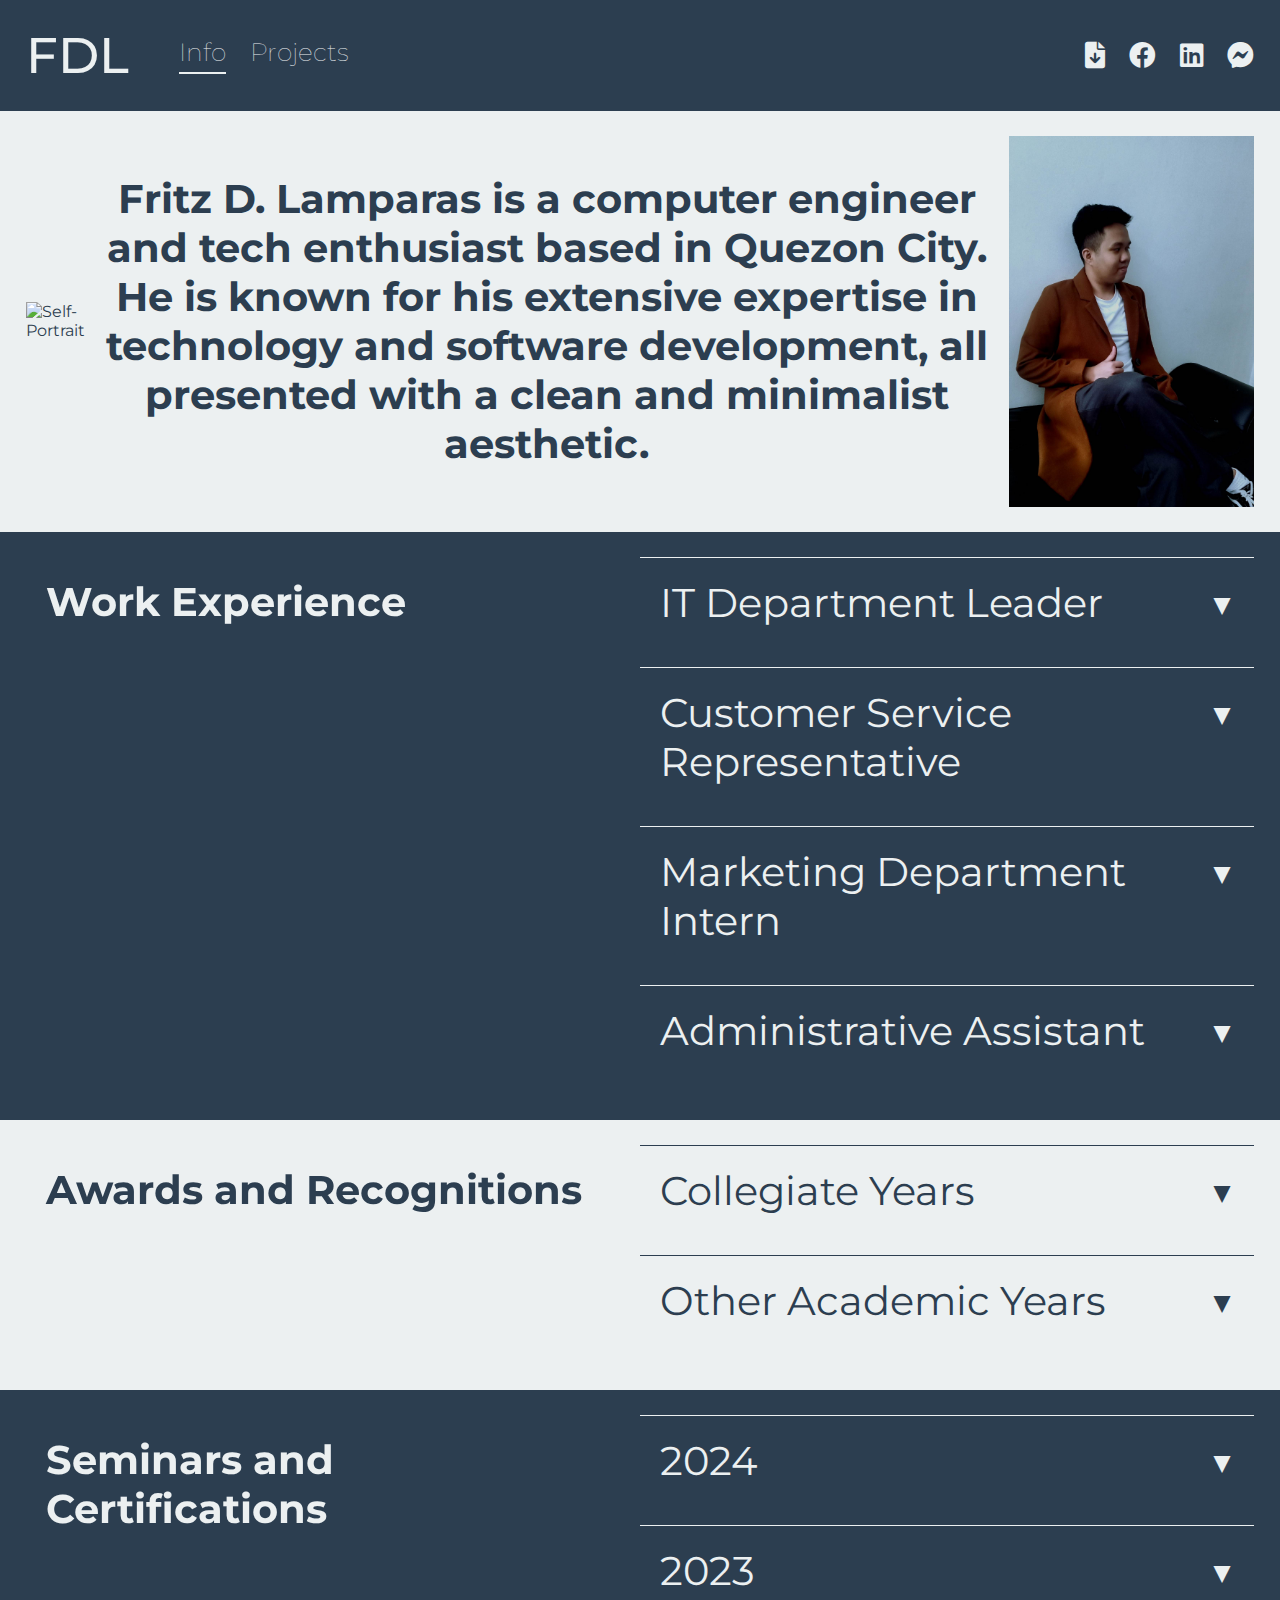
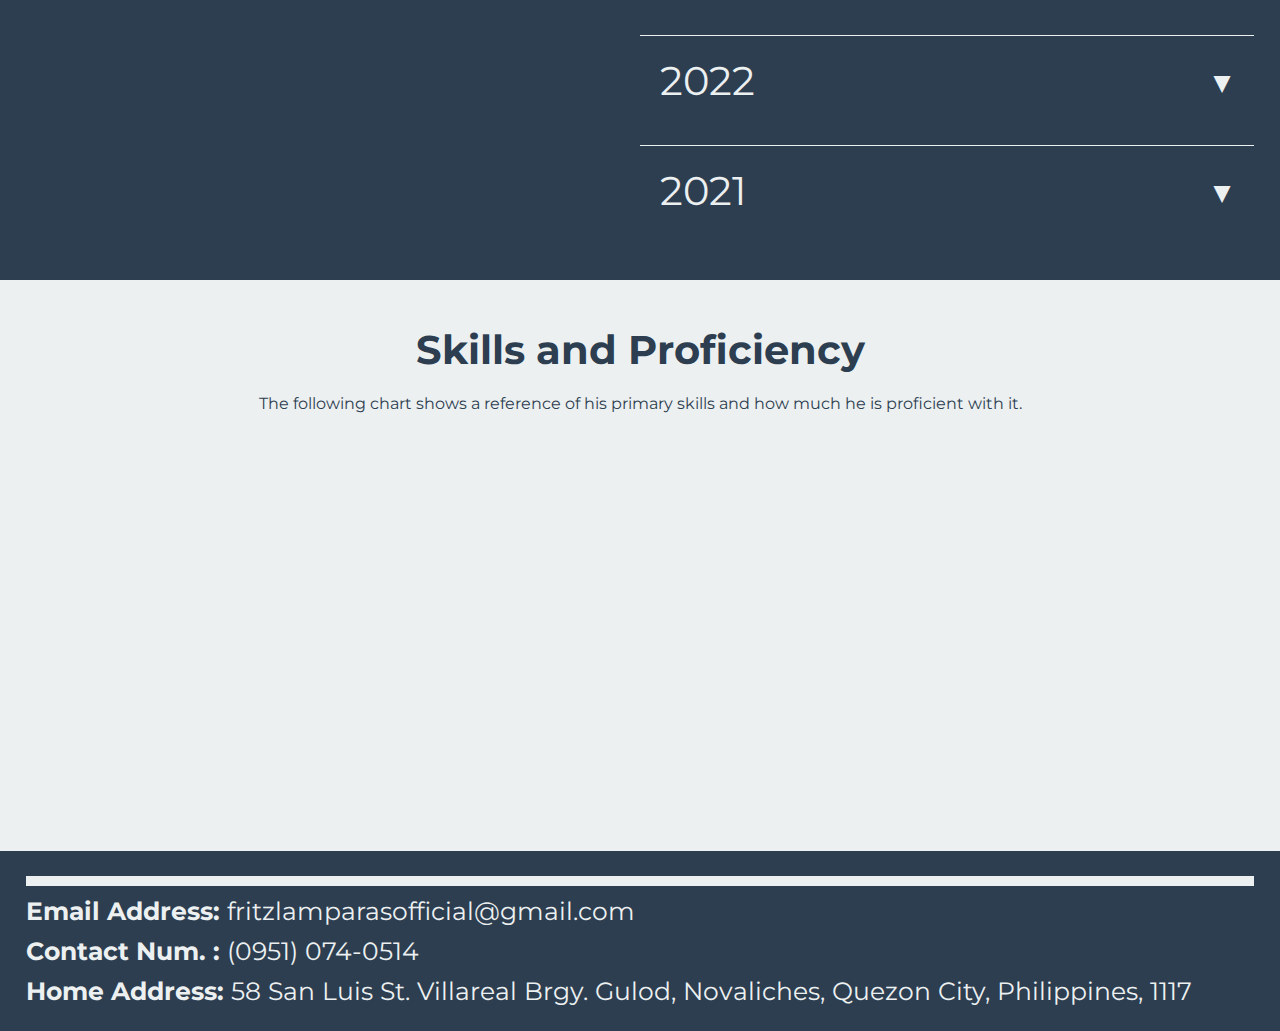
==== commit 2f5cb1e0: "updates 081702" ====
--- a/index.html
+++ b/index.html
@@ -23,7 +23,7 @@
             </div>
             <div class="socmed">
                 <a href="https://drive.google.com/file/d/1m3LCaJJBKu0QXZPLsvTmFQs_siB_aiLQ/view" class="resume" target="_blank"> 
-                    <button><i class="fa-solid fa-file fa-2x"></i></button></a>
+                    <button><i class="fa-solid fa-file-arrow-down fa-2x"></i></button></a>
                 <a href="https://www.facebook.com/fritzkie.paras">
                     <button><i class="fa-brands fa-facebook fa-2x"></i></button></a>    
                 <a href="https://www.linkedin.com/in/fritz-lamparas-418b57219/">   
--- a/style.css
+++ b/style.css
@@ -310,8 +310,8 @@
     flex: 1 1 50%; /* Each div takes up 50% of the row */
     box-sizing: border-box; /* Ensures padding/margins don't cause overflow */
     width: 50%;
-}
-/* From Uiverse.io by joe-watson-sbf */ 
+    padding: 10px 0;
+}
 .card {
     width: 50%;
     flex: 1 1 50%; /* Each div takes up 50% of the row */
@@ -324,8 +324,7 @@
     padding: .4em;
     
   }
-  
-  .card p {
+  .card a {
     height: 100%;
     flex: 1;
     overflow: hidden;
@@ -339,11 +338,10 @@
     align-items: center;
   }
   
-  .card p:hover {
+  .card a:hover {
     flex: 4;
   }
-  
-  .card p span {
+  .card a span {
     min-width: 14em;
     padding: .5em;
     text-align: center;
@@ -352,11 +350,21 @@
     text-transform: uppercase;
     color: #ECF0F1;
     letter-spacing: .1em;
-  }
-  
-  .card p:hover span {
+    font-size: 18px;
+  }
+  .card a:hover span {
     transform: rotate(0);
   }
+.card a {
+    text-decoration: none;
+}
+.categ img{
+    width: 100px;
+    height: 100px;
+    object-fit: cover;
+    margin: 10px;
+
+}
 @media screen and (max-width: 768px){
     body{
         width: 100%;
@@ -393,8 +401,22 @@
         position: relative;
     }
     .categ, .card{
+        display: block;
         width: 100%;
         flex: 1 1 100%; 
+    }
+    .card a span{
+        transform: rotate(0);
+        -webkit-transform: rotate(0);
+        -moz-transform: rotate(0);
+        -ms-transform: rotate(0);
+        -o-transform: rotate(0);
+    }
+    .card a {
+        margin: 20px 0;
+    }
+    .categ h2{
+        margin: 0px 10px;
     }
 }
 body.no-scroll {
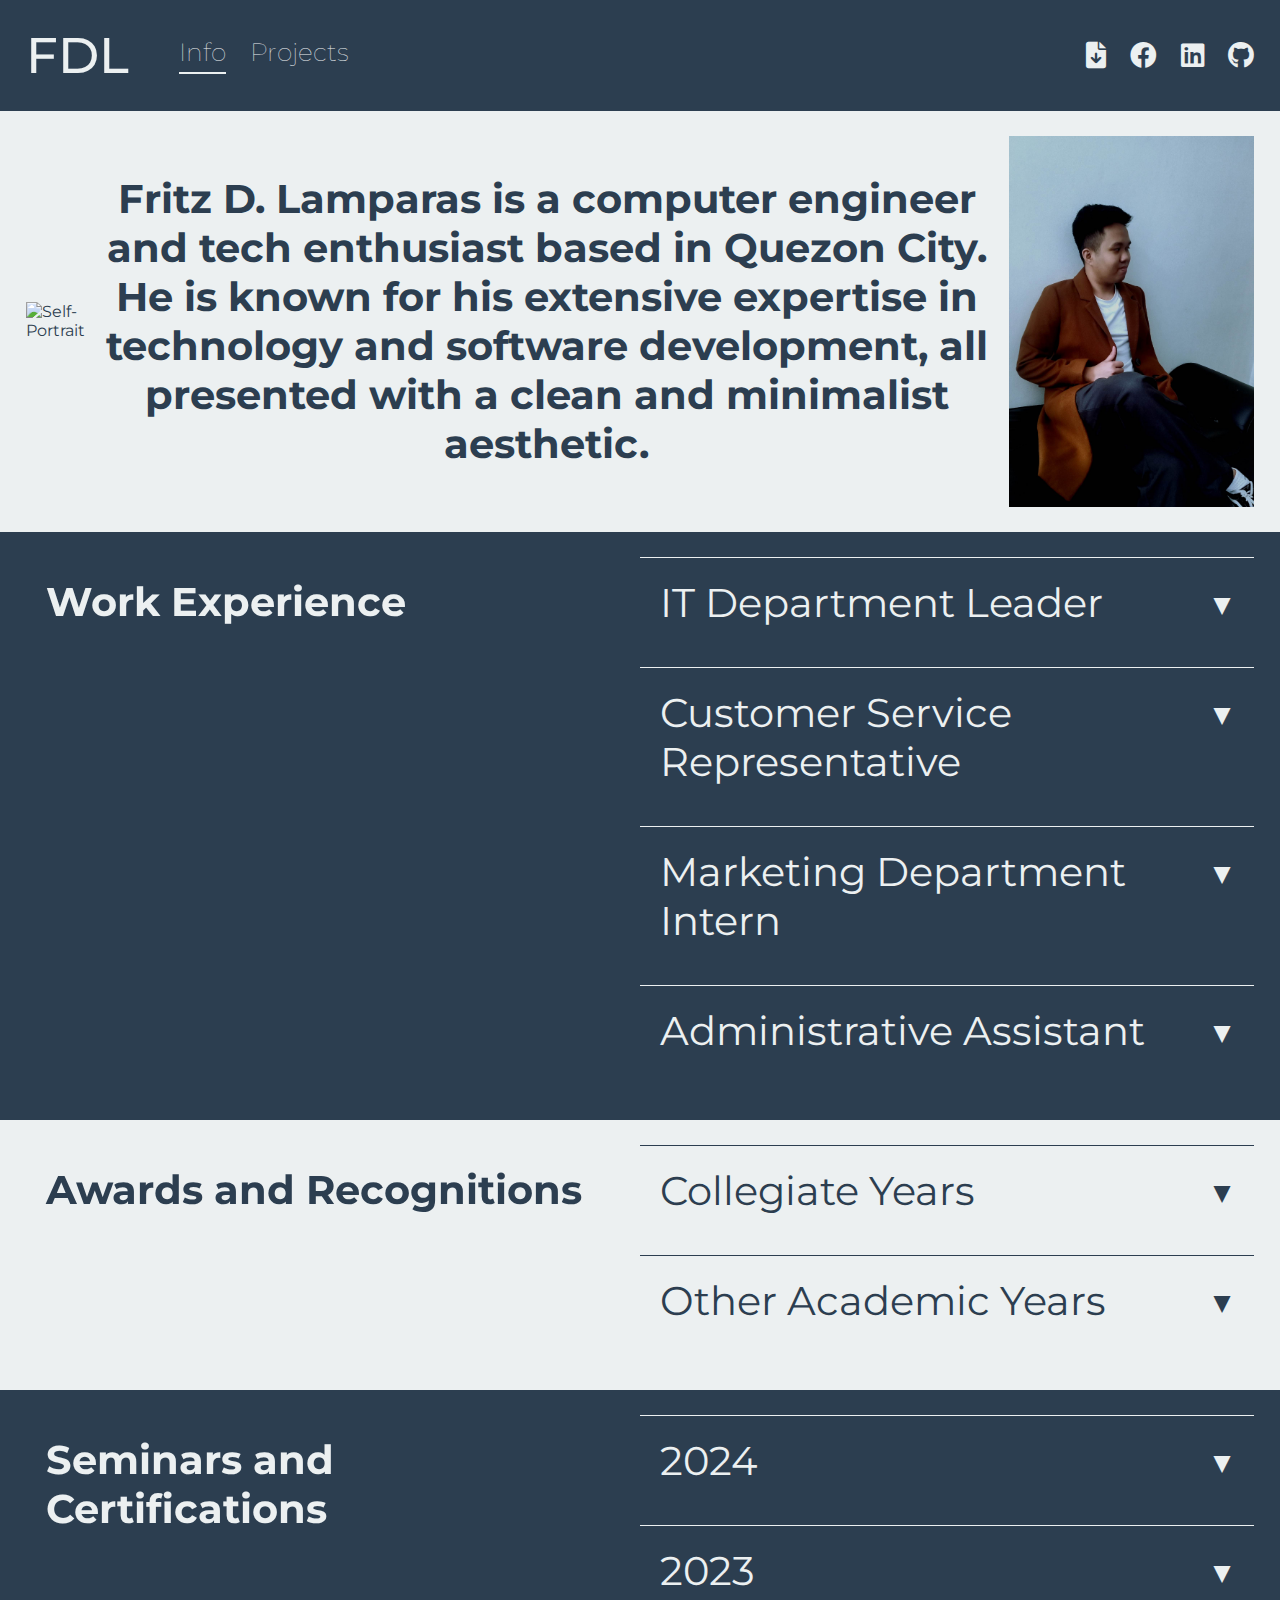
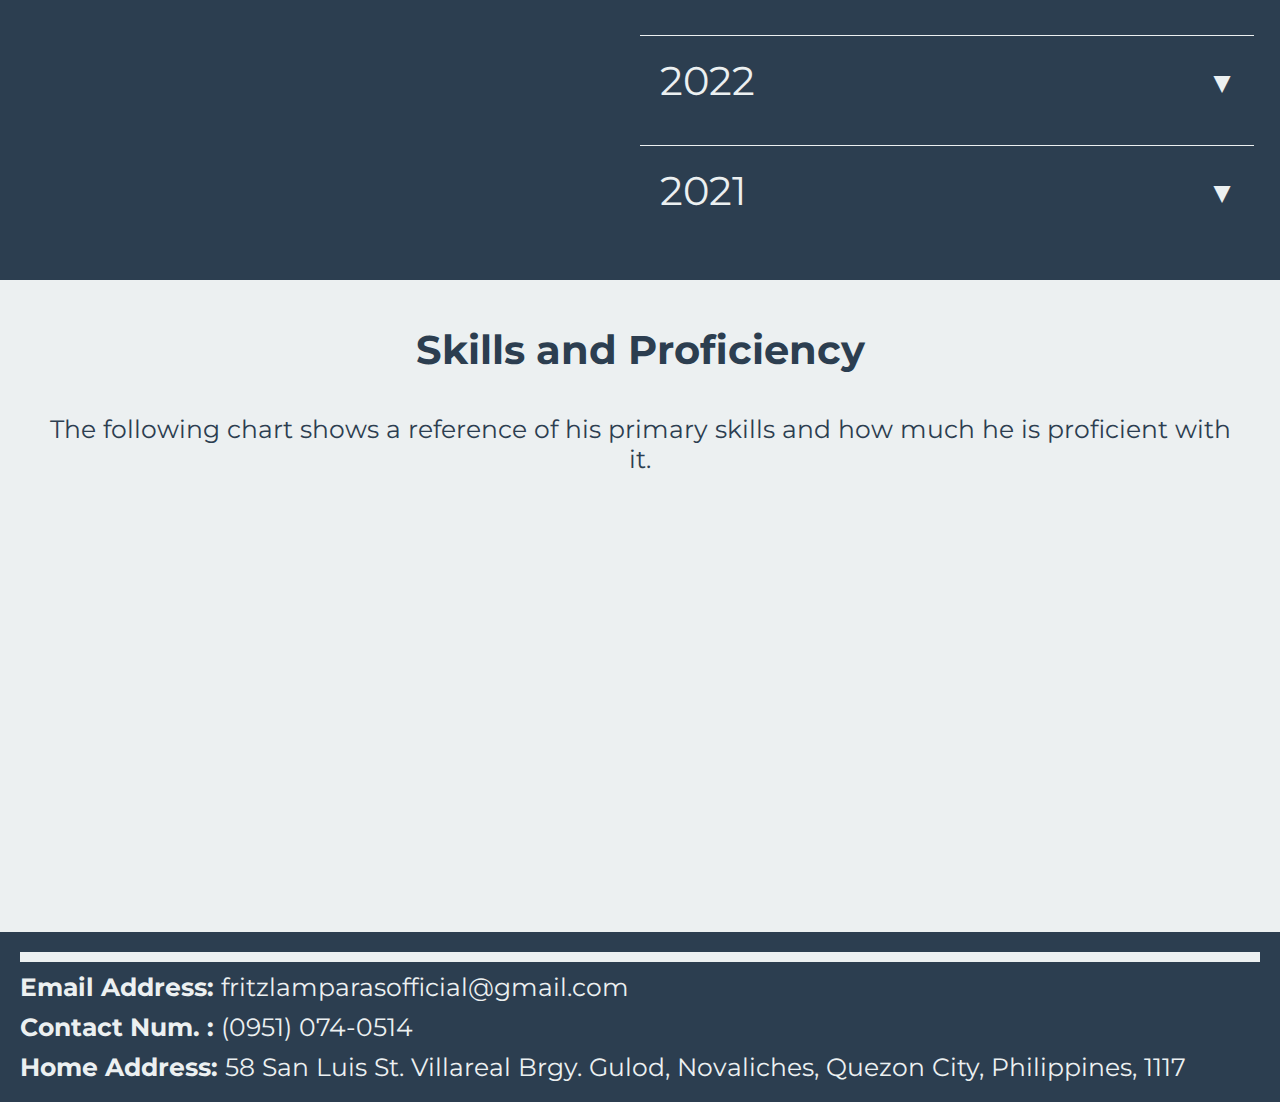
==== commit 1d7a7e04: "smoothscrollupdates0822" ====
--- a/index.html
+++ b/index.html
@@ -28,8 +28,8 @@
                     <button><i class="fa-brands fa-facebook fa-2x"></i></button></a>    
                 <a href="https://www.linkedin.com/in/fritz-lamparas-418b57219/">   
                     <button><i class="fa-brands fa-linkedin fa-2x"></i></button></a>
-                <a href="https://m.me/fritzkie.paras"> 
-                    <button><i class="fa-brands fa-facebook-messenger fa-2x"></i></button></a>
+                <a href="https://github.com/fritzlamparas?tab=repositories"> 
+                    <button><i class="fa-brands fa-github fa-2x"></i></button></a>
             </div>
             <div class="menu-icon" onclick="toggleMenu()" id="menuIcon">
                 ☰
@@ -41,7 +41,7 @@
                   <li><a href="https://drive.google.com/file/d/1m3LCaJJBKu0QXZPLsvTmFQs_siB_aiLQ/view">Get Resume</a></li>
                   <li><a href="https://www.facebook.com/fritzkie.paras">Facebook</a></li>
                   <li><a href="https://www.linkedin.com/in/fritz-lamparas-418b57219/">LinkedIn</a></li>
-                  <li><a href="https://m.me/fritzkie.paras">Messenger</a></li>
+                  <li><a href="https://github.com/fritzlamparas?tab=repositories">Github</a></li>
                 </ul>
             </div>
         </div>
@@ -311,7 +311,7 @@
             <p class="txt">
                 Skills and Proficiency
             </p>
-            <p class="dest" style="text-align: center;">
+            <p class="des" style="text-align: center;">
                 The following chart shows a reference of his primary skills and how much he is proficient with it.
             </p>
             <div class="chartcon">
@@ -326,7 +326,9 @@
             <p><strong>Contact Num. :</strong> (0951) 074-0514</p>
             <p><strong>Home Address:</strong> 58 San Luis St. Villareal Brgy. Gulod, Novaliches, Quezon City, Philippines, 1117</p>
         </div>
+    <script src="scripts.js"></script>
+    <script src="projscripts.js"></script>
     </body>
-    <script src="scripts.js"></script>
+    
     
 </html>--- a/style.css
+++ b/style.css
@@ -1,4 +1,4 @@
-/* Basic CSS reset */
+
 * {
     margin: 0;
     padding: 0;
@@ -10,6 +10,7 @@
     font-family: "Montserrat", serif;
     font-weight: 400;
     font-style: normal;
+    scroll-behavior: smooth;
 }
 .darker{
     background-color: #2c3e50;
@@ -37,7 +38,7 @@
     margin-right: 50px;
     z-index: 999;
     text-decoration: none;
-    color: #ECF0F1; /*required since they are hyperlinks*/
+    color: #ECF0F1;
 }
 .navs{
     font-style: normal;
@@ -45,7 +46,7 @@
     font-size: 25px;
     margin-right: 20px;
     text-decoration: none;
-    color: #ECF0F1; /*required since they are hyperlinks*/
+    color: #ECF0F1; 
 }
 .resume{
     position: relative;
@@ -58,12 +59,12 @@
     text-align: center;
     padding: 5px;
     border-radius: 5px;
-    /*Positioning*/position: absolute;
+    position: absolute;
     z-index: 1;
     bottom: 100%;
-    /*Positionabovethelink*/left: 50%;
+    left: 50%;
     transform: translateX(-50%);
-    /*Optionalstyling*/opacity: 0;
+    opacity: 0;
     transition: opacity 0.3s;
     white-space: nowrap;
     -webkit-transition: opacity 0.3s;
@@ -77,13 +78,13 @@
   }
 .currnav{
     display: inline-block; 
-    border-bottom: 2px solid #ECF0F1; /*underline color for current shown page*/
+    border-bottom: 2px solid #ECF0F1; 
     padding-bottom: 5px;
 }
 .socmed button {
     background: none;
     border: none;
-    color: #ECF0F1; /*for buttons*/
+    color: #ECF0F1;
     cursor: pointer;
     margin-left: 20px;
 }
@@ -106,6 +107,15 @@
     align-items: center;
     text-align: center;
     font-size: 25px;
+    opacity: 0;
+    transform: translateY(-20px); 
+    transition: opacity 0.3s ease, transform 0.3s ease; 
+}
+
+.dropdown-menu.show {
+    display: flex;
+    opacity: 1;
+    transform: translateY(0);
 }
 .dropdown-menu ul {
     list-style-type: none;
@@ -134,6 +144,7 @@
     text-align: left;
     font-size:small;
     font-size: 25px;
+    padding: 20px;
 }
 .chartcon{
     width: 33.33%;
@@ -147,14 +158,13 @@
     width: 20px;
     height: 20px;
     margin-right: 10px;
-    border: 1px solid #2c3e50; /* Add border to color box for better visibility */
+    border: 1px solid #2c3e50;
     display: inline-flex;
 }
 canvas{
     width: 100% !important;
     height: auto !important;
 }
-/*for the dropdown*/
 .work-experience{
     flex-direction: column; 
     width: 50%; 
@@ -186,7 +196,16 @@
 }
 .dropdown-content {
     display: none;
-}
+    opacity: 0;
+    max-height: 0;
+    overflow: hidden; 
+    transition: opacity 0.3s ease, max-height 0.3s ease;
+}
+.dropdown-content.show {
+    display: block; 
+    opacity: 1;
+}
+
 .dropdown-content p {
     margin: 20px;
 }
@@ -195,12 +214,12 @@
 }
 
 .responsibilities {
-    margin: 20px; /* Remove default margin */
-    padding-left: 20px; /* Add some padding for the bullets */
-    list-style-type: disc; /* Add bullets */
+    margin: 20px;
+    padding-left: 20px; 
+    list-style-type: disc; 
 }
 .responsibilities li {
-    margin-bottom: 10px; /* Add space between list items */
+    margin-bottom: 10px; 
     margin-left: 10px;
 }
 .lighter .job .dropdown-btn{
@@ -211,14 +230,13 @@
 .title{
     width: 50%;
     position: sticky;
-    top: 0;  /* Element will stick to the top of its containing block */
+    top: 0; 
     text-align: left;
     
 }
 .flexs{
     align-items: flex-start;
 }
-/* For the certdisplay */
 .cert li {
     cursor: pointer;
 }
@@ -230,16 +248,16 @@
     color: #2c3e50;
 }
 .modal {
-    display: none; /* Hidden by default */
-    position: fixed; /* Stay in place */
-    z-index: 1; /* Sit on top */
+    display: none; 
+    position: fixed; 
+    z-index: 1;
     left: 0;
     top: 0;
     width: 100%;
     height: 100%;
     overflow: auto;
-    background-color: rgb(0,0,0); /* Fallback color */
-    background-color: rgba(0,0,0,0.9); /* Black w/ opacity */
+    background-color: rgb(0,0,0); 
+    background-color: rgba(0,0,0,0.9);
     align-items: center;
     justify-content: center;
     flex-direction: column;
@@ -252,7 +270,7 @@
     justify-content: center;
 }
 .modal-content.show {
-    transform: scale(1); /* Scale to normal size */
+    transform: scale(1);
 }
 .close {
     color: #ECF0F1;
@@ -273,7 +291,7 @@
 .cert-img {
     max-width: 90%;
     max-height: 90%;
-    object-fit: contain; /* Ensures the image fits within the container while preserving aspect ratio */
+    object-fit: contain;
     display: block;
 }
 .footer{
@@ -299,23 +317,21 @@
     background-color:#ECF0F1;
 }
 .flexj{
-    justify-content: center;
     flex-wrap: wrap;
-
 }
 .categ{
     display: flex;
-    justify-content: center;
-    align-items: center;
-    flex: 1 1 50%; /* Each div takes up 50% of the row */
-    box-sizing: border-box; /* Ensures padding/margins don't cause overflow */
+    justify-content: flex-start;
+    align-items: center;
+    flex: 1 1 50%;
+    box-sizing: border-box; 
     width: 50%;
     padding: 10px 0;
 }
 .card {
     width: 50%;
-    flex: 1 1 50%; /* Each div takes up 50% of the row */
-    box-sizing: border-box; /* Ensures padding/margins don't cause overflow */
+    flex: 1 1 50%;
+    box-sizing: border-box; 
     height: 254px;
     border-radius: 4px;
     background: #2c3e50;
@@ -337,9 +353,8 @@
     justify-content: center;
     align-items: center;
   }
-  
   .card a:hover {
-    flex: 4;
+    flex: 3;
   }
   .card a span {
     min-width: 14em;
@@ -359,11 +374,66 @@
     text-decoration: none;
 }
 .categ img{
-    width: 100px;
-    height: 100px;
+    width: 75px;
+    height: 75px;
     object-fit: cover;
-    margin: 10px;
-
+    margin: 10px 10px 0px 20px;
+
+}
+.categ .fade img{
+    width: 100%;
+    height: 100%;
+    max-width: 300px;
+}
+.categ .txt{
+    text-align: left;
+}
+.slideshow-container {
+    position: relative;
+    max-width: 1000px;
+    margin: auto;
+}
+.categ .hodo img {
+    max-width: 600px;
+    vertical-align: middle;
+}
+.mySlides {
+    display: none;
+    align-items: center;
+    justify-content: center;
+    margin-bottom: 20px;
+}
+
+.fade {
+    animation-name: fade;
+    animation-duration: 3.0s;
+}
+@keyframes fade {
+    from {opacity: .4} 
+    to {opacity: 1}
+}
+.dot {
+    height: 15px;
+    width: 15px;
+    margin: 0 2px;
+    background-color: #bbb;
+    border-radius: 50%;
+    display: inline-block;
+    transition: background-color 0.6s ease;
+}
+.active {
+    background-color: #2c3e50;
+}
+.section {
+    display: none;
+    transition: transform 0.6s ease-in-out;
+}
+.section.active {
+    background-color: #ECF0F1;
+    color: #2c3e50;
+    display: flex;
+    align-items: center;
+    padding: 25px 2%;
 }
 @media screen and (max-width: 768px){
     body{
@@ -401,7 +471,7 @@
         position: relative;
     }
     .categ, .card{
-        display: block;
+        display: inline-block;
         width: 100%;
         flex: 1 1 100%; 
     }
@@ -418,6 +488,15 @@
     .categ h2{
         margin: 0px 10px;
     }
+    .categ .txt{
+        text-align: left;
+    }
+    .categ .fade img{
+        max-width: 200px;
+    }
+    .categ .hodo img {
+        max-width: 400px;
+    }
 }
 body.no-scroll {
     overflow: hidden;
